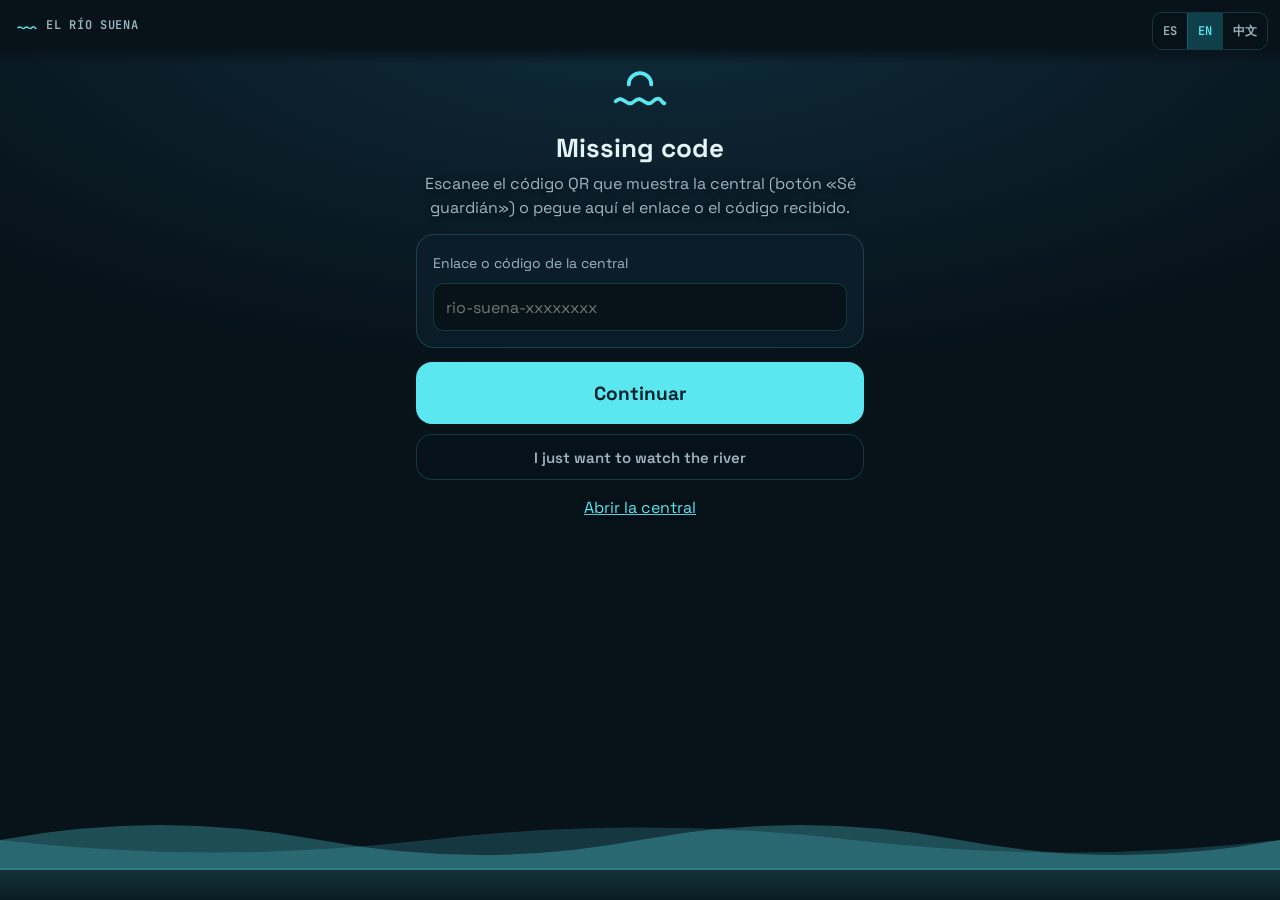
==== guardian.html @ ed5070b1 "App para celulares: instalable, recuerda la comunidad y suena con el celular bloqueado - movil.webma" ====
<!doctype html>
<html lang="es">
<head>
<meta charset="utf-8">
<meta name="viewport" content="width=device-width, initial-scale=1, viewport-fit=cover">
<title>Guardián · El Río Suena</title>
<meta name="theme-color" content="#071219">
<link rel="icon" href="icono.svg" type="image/svg+xml">
<link rel="manifest" href="movil.webmanifest">
<link rel="apple-touch-icon" href="icono-192.png">
<meta name="apple-mobile-web-app-capable" content="yes">
<meta name="apple-mobile-web-app-status-bar-style" content="black-translucent">
<meta name="apple-mobile-web-app-title" content="Río Suena">
<link rel="stylesheet" href="vendor/fuentes.css">
<link rel="stylesheet" href="vendor/maplibre-gl.css">
<style>
  :root {
    --fondo:#071219; --sup:rgba(12,31,43,.82); --borde:rgba(91,231,240,.18); --texto:#e7f4f7; --texto-2:#9db6bf;
    --acento:#5be7f0; --alerta:#ff5a4a; --aviso:#ffb547; --exito:#4fe39a; --agua:#5be7f0; --nivel:10vh;
    --f:"Space Grotesk", system-ui, sans-serif; --mono:"JetBrains Mono", monospace;
    color-scheme: dark;
  }
  * { box-sizing: border-box; }
  html, body { margin: 0; min-height: 100dvh; overflow-x: hidden; }
  body { background: radial-gradient(120% 70% at 50% 0%, #0f2c3b 0%, var(--fondo) 60%) fixed; color: var(--texto);
    font: 16px/1.5 var(--f); transition: background .4s; }
  body.vigilancia { --agua:#ffb547; --nivel:18vh; }
  body.alerta { --agua:#ff5a4a; --nivel:26vh; background: radial-gradient(120% 80% at 50% 10%, #5a1410 0%, #250605 70%) fixed; }
  body.alerta::before { content:""; position:fixed; inset:0; background:#ff5a4a; opacity:0; animation: flash 1s infinite; pointer-events:none; z-index:0; }
  body.salvo { --agua:#4fe39a; --nivel:8vh; background: radial-gradient(120% 80% at 50% 10%, #0d4a31 0%, #04180f 70%) fixed; }

  /* agua animada al fondo: sube con el riesgo */
  .agua { position: fixed; left: 0; right: 0; bottom: 0; height: var(--nivel); transition: height 1.2s cubic-bezier(.3,1.3,.5,1); z-index: 0; pointer-events: none; overflow: hidden; padding-top: 60px; margin-top: -60px; }
  .agua .olas { position: absolute; top: 0; left: 0; width: 200%; height: 60px; }
  .agua .olas svg { position: absolute; inset: 0; width: 100%; height: 100%; }
  .agua .ola1 { fill: var(--agua); opacity: .28; animation: ola 7s linear infinite; }
  .agua .ola2 { fill: var(--agua); opacity: .18; animation: ola 11s linear infinite reverse; top: 10px; }
  .agua .cuerpo { position: absolute; left: 0; right: 0; top: 58px; bottom: 0; background: linear-gradient(var(--agua), transparent 140%); opacity: .16; }

  .caja { position: relative; z-index: 1; width: 100%; max-width: 480px; margin: 0 auto; padding: 60px 16px 48px; text-align: center; }
  body::before { content: ""; position: fixed; top: 0; left: 0; right: 0; height: 64px; z-index: 2; pointer-events: none; background: linear-gradient(180deg, var(--fondo) 72%, rgba(7,18,25,0)); }
  .marca-app { position: fixed; top: 14px; left: 16px; z-index: 3; display: flex; align-items: center; gap: 8px; font: 600 12px var(--mono); color: var(--texto-2); letter-spacing: .06em; text-transform: uppercase; }
  .marca-app svg { width: 22px; height: 22px; fill: none; stroke: var(--acento); stroke-width: 2; stroke-linecap: round; }
  h1 { font-size: 26px; line-height: 1.2; margin: 6px 0 8px; overflow-wrap: anywhere; }
  p { color: var(--texto-2); margin: 0 0 14px; text-shadow: 0 1px 6px rgba(7,18,25,.9); }
  .app-extra { margin-top: 18px; padding: 14px; border: 1px solid var(--borde); border-radius: 16px; background: rgba(7,18,25,.72); -webkit-backdrop-filter: blur(6px); backdrop-filter: blur(6px); text-align: left; }
  .app-extra p { font-size: 14px; margin: 6px 0 0; }
  .app-extra a { color: var(--acento); }
  .tarjeta { position: relative; background: var(--sup); backdrop-filter: blur(8px); border: 1px solid var(--borde); border-radius: 18px; padding: 16px; margin: 14px 0; text-align: left; }
  .etiqueta { font: 600 11px var(--mono); letter-spacing: .08em; text-transform: uppercase; color: var(--texto-2); }

  /* persona */
  .persona { display: flex; gap: 14px; align-items: center; }
  .avatar { flex: none; width: 58px; height: 58px; border-radius: 50%; display: grid; place-items: center; font: 700 22px var(--f); color: #04222a;
    background: conic-gradient(from 200deg, var(--acento), #8ff3c9, var(--acento)); box-shadow: 0 0 0 4px rgba(91,231,240,.14); }
  .persona b { display: block; font-size: 19px; color: var(--texto); }
  .chip { display: inline-block; margin-top: 6px; padding: 3px 10px; border-radius: 99px; font-size: 13px; background: rgba(255,181,71,.14); color: var(--aviso); border: 1px solid rgba(255,181,71,.3); }

  /* barrios (modo vecino) */
  .barrios { display: flex; flex-wrap: wrap; gap: 8px; margin-top: 10px; }
  .barrios button { width: auto; min-height: 40px; padding: 6px 14px; border-radius: 99px; font: 600 14px var(--f); background: rgba(7,18,25,.6); color: var(--texto-2); border: 1px solid var(--borde); animation: none; }
  .barrios button[aria-pressed="true"] { background: var(--acento); color: #04222a; border-color: var(--acento); }

  /* río ahora */
  .rio { display: grid; grid-template-columns: repeat(3, 1fr); gap: 8px; margin-top: 10px; text-align: center; }
  .rio div { background: rgba(7,18,25,.5); border-radius: 12px; padding: 10px 4px; }
  .rio strong { display: block; font: 700 20px var(--mono); color: var(--texto); }
  .rio small { font-size: 11px; color: var(--texto-2); }
  .estado { position: absolute; top: 14px; right: 14px; padding: 2px 10px; border-radius: 99px; font: 700 12px var(--mono); text-transform: uppercase; }
  .estado.normal { background: rgba(79,227,154,.14); color: var(--exito); }
  .estado.vigilancia { background: rgba(255,181,71,.16); color: var(--aviso); }
  .estado.alerta { background: rgba(255,90,74,.18); color: var(--alerta); }
  .estado.sin { background: rgba(157,182,191,.12); color: var(--texto-2); }
  .fuente { margin: 10px 0 0; font-size: 12px; }

  /* mapa: por dónde viene el agua */
  .oficial { display: flex; align-items: center; gap: 8px; margin: 10px 0 0; font-size: 13px; opacity: .9; }
  .oficial i { width: 10px; height: 10px; border-radius: 50%; background: #4fe39a; flex: none; }
  .oficial[data-n="amarilla"] i { background: #ffd84a; } .oficial[data-n="naranja"] i { background: #ffb347; } .oficial[data-n="roja"] i { background: #ff5a4a; }
  .nota-vecino { font-size: 14px; opacity: .85; margin: 14px 0 0; }
  .mapa { height: 330px; margin: 10px -16px -16px; border-radius: 0 0 18px 18px; overflow: hidden; }
  .ruta { display: flex; align-items: center; gap: 6px; margin-top: 10px; font-size: 13px; color: var(--texto-2); }
  .ruta span { flex: 1; text-align: center; }
  .ruta i { flex: none; width: 22px; height: 2px; background: linear-gradient(90deg, transparent, var(--acento)); position: relative; }
  .ruta i::after { content: ""; position: absolute; right: -2px; top: -4px; border: 5px solid transparent; border-left-color: var(--acento); }
  .ruta b { display: block; font: 700 15px var(--mono); color: var(--texto); }
  .marca { display: flex; flex-direction: column; align-items: center; gap: 1px; padding: 3px 8px; border-radius: 8px; background: rgba(7,18,25,.9); border: 1px solid var(--borde); font: 11px var(--f); color: var(--texto); white-space: nowrap; transform: translateY(-50%); }
  .marca .cr { font: 600 11px var(--mono); color: var(--texto-2); }
  .marca[data-estado="alerta"] { border-color: var(--aviso); } .marca[data-estado="alerta"] .cr { color: var(--aviso); }
  .marca[data-estado="llego"] { border-color: var(--alerta); background: rgba(70,12,10,.92); } .marca[data-estado="llego"] .cr { color: #ffb3aa; }
  .marca.sensor { flex-direction: row; gap: 6px; color: var(--acento); }
  .marca.sensor.crecida .pulso { background: var(--alerta); animation-duration: .7s; }
  .marca.mio { border: 2px solid var(--acento); box-shadow: 0 0 0 4px rgba(91,231,240,.2); font-weight: 700; }
  .marca.lluvia { flex-direction: row; gap: 4px; padding: 2px 6px; background: rgba(15,44,59,.9); color: #bfe9ff; }
  .marca.lluvia .cr { color: #7cc8ff; }
  .pulso { width: 9px; height: 9px; border-radius: 50%; background: var(--acento); animation: latido 1.8s infinite; }
  .maplibregl-ctrl-attrib { font-size: 10px; }

  /* botones */
  button { width: 100%; min-height: 62px; border: 0; border-radius: 16px; font: 700 19px var(--f); cursor: pointer; background: var(--acento); color: #04222a; transition: transform .15s; }
  button:active { transform: scale(.98); }
  button:focus-visible { outline: 3px solid #fff; outline-offset: 3px; }
  button.pulso-btn { animation: pulso 1.8s infinite; }
  button.activo { background: rgba(79,227,154,.14); color: var(--exito); border: 1px solid rgba(79,227,154,.4); }
  button.ok { background: var(--exito); color: #03281a; }
  button.sec { min-height: 46px; margin-top: 10px; background: rgba(7,18,25,.72); -webkit-backdrop-filter: blur(6px); backdrop-filter: blur(6px); color: var(--texto-2); border: 1px solid var(--borde); font-size: 15px; font-weight: 600; }
  .escucha { display: flex; align-items: center; justify-content: center; gap: 10px; margin: 12px 0 0; font-size: 14px; color: var(--exito); }
  .latido { width: 10px; height: 10px; border-radius: 50%; background: var(--exito); animation: latido 1.6s infinite; }

  /* icono de onda */
  .onda { width: 60px; height: 60px; fill: none; stroke: var(--acento); stroke-width: 2; stroke-linecap: round; }
  .onda .arco { animation: sonar 2.4s ease-out infinite; transform-origin: 16px 14px; }
  body.alerta .onda { stroke: #fff; animation: sacude .5s infinite; }

  /* alerta */
  .reloj { position: relative; width: 200px; height: 200px; margin: 8px auto 4px; }
  .reloj svg { width: 100%; height: 100%; transform: rotate(-90deg); }
  .reloj circle { fill: none; stroke-width: 12; }
  .reloj .pista { stroke: rgba(255,255,255,.12); }
  .reloj .arco { stroke: #fff; stroke-linecap: round; transition: stroke-dashoffset 1s linear; }
  .reloj .cifra { position: absolute; inset: 0; display: grid; place-content: center; text-align: center; }
  .reloj .cifra strong { font: 700 42px var(--mono); color: #fff; line-height: 1; }
  .reloj .cifra span { font-size: 13px; color: #ffd2cc; margin-top: 6px; }
  .pasos { list-style: none; margin: 0; padding: 0; counter-reset: p; }
  .pasos li { counter-increment: p; display: flex; gap: 12px; align-items: flex-start; padding: 7px 0; color: var(--texto); }
  .pasos li::before { content: counter(p); flex: none; width: 28px; height: 28px; border-radius: 50%; display: grid; place-items: center; background: #fff; color: #5a1410; font: 700 14px var(--mono); }
  body.alerta .tarjeta { background: rgba(40,6,5,.78); border-color: rgba(255,90,74,.4); }
  body.alerta p { color: #ffd2cc; }

  /* a salvo */
  .visto { width: 116px; height: 116px; margin: 12px auto; display: block; }
  .visto circle { fill: rgba(79,227,154,.15); stroke: var(--exito); stroke-width: 3; }
  .visto path { fill: none; stroke: var(--exito); stroke-width: 6; stroke-linecap: round; stroke-linejoin: round; stroke-dasharray: 60; stroke-dashoffset: 60; animation: trazo .6s .2s forwards; }

  input { width: 100%; min-height: 48px; margin-top: 8px; padding: 10px 12px; border-radius: 10px; border: 1px solid var(--borde); background: #071219; color: var(--texto); font: 16px var(--f); }
  label { color: var(--texto-2); font-size: 14px; }
  a { color: var(--acento); }
  .idiomas { position: fixed; top: 12px; right: 12px; z-index: 3; display: inline-flex; border: 1px solid var(--borde); border-radius: 10px; overflow: hidden; }
  .idiomas button { width: auto; min-height: 36px; padding: 6px 10px; border-radius: 0; background: rgba(7,18,25,.75); color: var(--texto-2); font: 600 12px var(--mono); animation: none; }
  .idiomas button + button { border-left: 1px solid var(--borde); }
  .idiomas button[aria-pressed="true"] { background: #0f3f4a; color: var(--acento); }
  html:lang(zh-Hans) body { font-family: var(--f), "PingFang SC", "Microsoft YaHei", "Noto Sans CJK SC", "WenQuanYi Zen Hei", system-ui, sans-serif; }
  .entra { animation: entra .45s ease-out both; }

  @keyframes ola { to { transform: translateX(-50%); } }
  @keyframes flash { 50% { opacity: .14; } }
  @keyframes pulso { 0% { box-shadow: 0 0 0 0 rgba(91,231,240,.55); } 70% { box-shadow: 0 0 0 16px rgba(91,231,240,0); } 100% { box-shadow: 0 0 0 0 rgba(91,231,240,0); } }
  @keyframes latido { 0% { box-shadow: 0 0 0 0 rgba(79,227,154,.7); } 70% { box-shadow: 0 0 0 10px rgba(79,227,154,0); } 100% { box-shadow: 0 0 0 0 rgba(79,227,154,0); } }
  @keyframes sonar { 0% { opacity: 1; transform: scale(.8); } 100% { opacity: 0; transform: scale(1.5); } }
  @keyframes sacude { 25% { transform: rotate(-8deg); } 75% { transform: rotate(8deg); } }
  @keyframes trazo { to { stroke-dashoffset: 0; } }
  @keyframes entra { from { opacity: 0; transform: translateY(10px); } }
  @media (prefers-reduced-motion: reduce) { *, *::before { animation: none !important; transition: none !important; } .visto path { stroke-dashoffset: 0; } }
</style>
</head>
<body>
<div class="marca-app" aria-hidden="true"><svg viewBox="0 0 32 32"><path d="M3 20c4-4 6 4 10 0s6 4 10 0 5 2 6 1"/></svg>El Río Suena</div>
<div class="agua" aria-hidden="true">
  <div class="olas"><svg class="ola1" viewBox="0 0 1200 60" preserveAspectRatio="none"><path d="M0 30 Q75 0 150 30 T300 30 T450 30 T600 30 T750 30 T900 30 T1050 30 T1200 30 V60 H0Z"/></svg>
  <svg class="ola2" viewBox="0 0 1200 60" preserveAspectRatio="none"><path d="M0 30 Q100 55 200 30 T400 30 T600 30 T800 30 T1000 30 T1200 30 V60 H0Z"/></svg></div>
  <div class="cuerpo"></div>
</div>
<main class="caja">
  <svg class="onda" viewBox="0 0 32 32" aria-hidden="true"><path d="M3 22c4-4 6 4 10 0s6 4 10 0 5 2 6 1"/><path class="arco" d="M10 13a6 6 0 0 1 12 0"/></svg>
  <div id="vista"></div>
  <div class="tarjeta" id="t-mapa" hidden>
    <span class="etiqueta">Por dónde viene el agua</span>
    <div class="ruta"><span><b id="r-lluvia">–</b>Lluvia río arriba</span><i></i><span><b>La Angostura</b>punto de control</span><i></i><span><b id="r-km">–</b><em id="r-barrio" style="font-style:normal"></em></span></div>
    <div class="mapa" id="mapa" aria-label="Mapa del río Piraí: el agua baja de la cuenca alta, pasa por La Angostura y sigue hacia los barrios"></div>
  </div>
</main>
<script src="vendor/maplibre-gl.js"></script>
<script type="module">
import { PERSONAS, BARRIOS, CUENCA, SENSOR, formatoTiempo, indiceRiesgo, minutosHasta, velocidad, LAG_CUENCA_MIN } from './js/datos.js';
import { abrirCanal, limpiarTema } from './js/canal.js';
import { iniciarIdioma } from './js/idioma.js';
import { hayNube, vigiaCentral, deLectura } from './js/nube.js';
import { crearMapa } from './js/mapa.js';
import { escanear } from './js/lluvia.js';
import { cargarSenamhi, amenazaHoy, textoOficial } from './js/senamhi.js';
iniciarIdioma(document.body);
const $ = s => document.querySelector(s);
// un enlace mal copiado (p= desconocido o t= con símbolos) no debe dejar la pantalla en blanco
const GUARDADO = 'rs-guardian-q';
{
  const actual = new URLSearchParams(location.search); actual.delete('app'); actual.delete('v');
  let guardado = null; try { guardado = localStorage.getItem(GUARDADO); } catch {}
  if (![...actual.keys()].length && guardado) history.replaceState(null, '', '?' + guardado);
  else if (actual.get('t') || actual.get('modo')) { try { localStorage.setItem(GUARDADO, actual.toString()); } catch {} }
}
const q = new URLSearchParams(location.search), tema = limpiarTema(q.get('t'));
const esc = t => String(t ?? '').replace(/[&<>"]/g, c => ({ '&': '&amp;', '<': '&lt;', '>': '&gt;', '"': '&quot;' }[c]));
const deEnlace = () => q.get('n') && BARRIOS.some(x => x.id === q.get('b'))
  ? { id: q.get('p'), nombre: q.get('n').slice(0, 60), necesidad: (q.get('nec') || '').slice(0, 80), barrio: q.get('b'), cuadra: (q.get('cu') || '').slice(0, 40), guardian: (q.get('g') || 'guardián').slice(0, 60) } : null;
// modo vecino: solo mira el río y recibe la alerta general, sin estar a cargo de nadie
const vecino = q.get('modo') === 'vecino';
const base = PERSONAS.find(x => x.id === q.get('p')) || deEnlace() || PERSONAS[0];
const p = { ...base }; for (const k of ['nombre', 'necesidad', 'cuadra', 'guardian']) p[k] = esc(p[k]);
const leerBarrio = () => { try { return localStorage.getItem('rs-barrio'); } catch { return null; } };
let b = BARRIOS.find(x => x.id === (vecino ? (q.get('b') || leerBarrio()) : p.barrio)) || BARRIOS.find(x => x.id === 'eltorno');
const vista = $('#vista');
const iniciales = String(p.nombre).replace(/&\w+;/g, '').replace(/^(Doña|Don|Niños)\s+/i, '').split(/\s+/).map(w => w[0]).join('').slice(0, 2).toUpperCase() || '?';
let activo = false, sonido, reloj, rio = null, lectura = null, crecida = null, mapa = null, oficial = null;

// ---------- mapa: de la cuenca alta (lluvia) a La Angostura y río abajo hasta el barrio ----------
function iniciarMapa() {
  $('#t-mapa').hidden = false;
  if (mapa || typeof maplibregl === 'undefined') return pintarRuta();
  mapa = crearMapa($('#mapa'), { pad: { top: 30, bottom: 30, left: 20, right: 20 }, mapa: { pitch: 35, bearing: 0, cooperativeGestures: true } });
  const m = mapa.map;
  const lluvias = CUENCA.map(c => { const d = document.createElement('div'); d.className = 'marca lluvia'; d.innerHTML = `☔ <span>${c.nombre}</span> <span class="cr">–</span>`;
    return { c, d, mk: new maplibregl.Marker({ element: d }).setLngLat([c.lon, c.lat]).addTo(m) }; });
  mapa.lluvias = lluvias;
  // flechas que corren por el cauce: muestran hacia dónde va el agua
  const flujo = () => {
    if (!m.getSource('cauce') || m.getLayer('flujo')) return;
    m.addLayer({ id: 'flujo', type: 'line', source: 'cauce', layout: { 'line-cap': 'round' }, paint: { 'line-color': '#e7f4f7', 'line-width': 2.5, 'line-opacity': .85, 'line-dasharray': [0, 4, 3] } }, 'crecida');
  };
  m.on('style.load', flujo); m.on('load', flujo);
  const pasos = [[0, 4, 3], [0.5, 4, 2.5], [1, 4, 2], [1.5, 4, 1.5], [2, 4, 1], [2.5, 4, 0.5], [3, 4, 0], [0, 0.5, 3, 3.5], [0, 1, 3, 3], [0, 1.5, 3, 2.5], [0, 2, 3, 2], [0, 2.5, 3, 1.5], [0, 3, 3, 1], [0, 3.5, 3, 0.5]];
  let i = 0;
  if (!matchMedia('(prefers-reduced-motion: reduce)').matches) setInterval(() => { if (m.getLayer('flujo') && !document.hidden) m.setPaintProperty('flujo', 'line-dasharray', pasos[i = (i + 1) % pasos.length]); }, 90);
  m.once('load', encuadrar);
  pintarRuta();
}
function encuadrar() {
  if (!mapa) return;
  const lons = [...CUENCA.map(c => c.lon), SENSOR.lon, b.lon], lats = [...CUENCA.map(c => c.lat), SENSOR.lat, b.lat];
  mapa.map.fitBounds([[Math.min(...lons), Math.min(...lats)], [Math.max(...lons), Math.max(...lats)]], { padding: { top: 40, bottom: 30, left: 30, right: 30 }, duration: 1200 });
}
function pintarRuta() {
  const llueve = lectura?.puntos?.length ? Math.max(...lectura.puntos.map(x => Number(x.ll24) || 0)) : null;
  $('#r-lluvia').textContent = llueve == null ? '–' : `${llueve.toFixed(1)} mm`;
  $('#r-km').textContent = `${b.km} km`;
  $('#r-barrio').textContent = b.nombre;
  if (!mapa) return;
  document.querySelectorAll('.marca.barrio').forEach(d => d.classList.toggle('mio', d.querySelector('b')?.textContent === b.nombre));
  mapa.lluvias?.forEach(({ c, d }) => { const pt = lectura?.puntos?.find(x => x.nombre === c.nombre); d.querySelector('.cr').textContent = pt ? `${Number(pt.ll24).toFixed(1)} mm` : '–'; });
  if (!crecida) BARRIOS.forEach(x => mapa.barrio(x.id, x.id === b.id ? `${formatoTiempo(LAG_CUENCA_MIN + minutosHasta(x))} si crece` : 'sin alerta', 'tranquilo'));
}

// ---------- río ahora (vigía central: la PC del equipo sube una lectura cada 10 min) ----------
function tarjetaRio() {
  if (!rio) return `<div class="tarjeta entra" id="rio"><span class="etiqueta">El río ahora</span><span class="estado sin">sin datos</span>
    <p class="fuente">Esperando la lectura del vigía central…</p>${lineaOficial()}</div>`;
  return `<div class="tarjeta entra" id="rio"><span class="etiqueta">El río ahora</span><span class="estado ${rio.estado}">${rio.estado}</span>
    <div class="rio"><div><strong>${rio.caudal}</strong><small>m³/s caudal</small></div><div><strong>${rio.ll24}</strong><small>mm lluvia 24 h</small></div><div><strong>${rio.indice}</strong><small>riesgo /100</small></div></div>
    <p class="fuente">${rio.central ? `Vigía central · hace ${rio.minutos} min` : 'Datos abiertos de la cuenca alta · Open-Meteo y GloFAS'}</p>${lineaOficial()}</div>`;
}
function lineaOficial() {
  return oficial ? `<p class="oficial" data-n="${oficial.nivel}"><i></i><span>${esc(textoOficial(oficial))}</span></p>` : '';
}
async function leerRio() {
  oficial = amenazaHoy(await cargarSenamhi('datos/senamhi.json')) || oficial;
  try {
    // primero la PC del equipo (vigía central); si no hay lectura fresca, el celular consulta los datos abiertos
    let l = null, central = false;
    if (hayNube()) { try { l = deLectura(await vigiaCentral.ultima()); central = !!l; } catch {} }
    if (!l) { const e = await escanear(); if (e.vivo) l = { ...e, caudal: e.caudal ?? e.caudalPico }; }
    if (l) {
      lectura = l;
      const r = indiceRiesgo({ ll6: l.ll6, ll24: l.ll24, prox6: l.prox6, caudal: l.caudal, oficial: oficial?.nivel });
      rio = { estado: r.estado, indice: Math.round(r.r * 100), caudal: Number(l.caudal || 0).toFixed(1), ll24: Number(l.ll24).toFixed(1), minutos: l.minutos, central };
      if (!document.body.classList.contains('alerta') && !document.body.classList.contains('salvo')) document.body.className = r.estado === 'normal' ? '' : 'vigilancia';
    }
  } catch {}
  const t = $('#rio'); if (t) t.outerHTML = tarjetaRio().replace(' entra', '');
  pintarRuta();
}

// ---------- espera ----------
function botonAvisos() {
  return `<button id="activar" class="${activo ? 'activo' : 'pulso-btn'}">${activo ? 'Avisos activados ✓' : 'Activar avisos'}</button>
    ${activo ? `<div class="escucha"><span class="latido"></span><span>Escuchando al río</span></div><button class="sec" id="probar">Probar sonido</button>`
             : `<p style="margin-top:12px">Deja esta pantalla abierta. Si el río suena, este celular va a sonar y vibrar.</p>`}`;
}
function esperar() {
  document.body.className = rio && rio.estado !== 'normal' ? 'vigilancia' : '';
  const cabeza = vecino
    ? `<h1 class="entra">El río y tu barrio</h1>
       <div class="tarjeta entra"><span class="etiqueta">Tu barrio</span><div class="barrios">${BARRIOS.map(x => `<button data-b="${x.id}" aria-pressed="${x.id === b.id}">${x.nombre}</button>`).join('')}</div></div>`
    : `<h1 class="entra">Eres guardián de ${p.nombre}</h1>
       <div class="tarjeta entra"><div class="persona"><div class="avatar" aria-hidden="true">${iniciales}</div>
       <div><b>${p.nombre}</b><span>${b.nombre} · ${p.cuadra}</span><br><span class="chip">${p.necesidad}</span></div></div></div>`;
  const pie = vecino
    ? `${tema ? '' : '<p class="nota-vecino">Para que este celular suene con la alerta de tu comunidad, escanea el código QR de tu junta vecinal.</p>'}<button class="sec" id="ser-guardian">Quiero ser guardián de alguien</button>`
    : `<button class="sec" id="solo-ver">Solo quiero ver el río</button>`;
  vista.innerHTML = `${cabeza}${tarjetaRio()}<div class="entra">${botonAvisos()}${pie}${extrasApp()}</div>`;
  $('#activar').onclick = async () => {
    activo = true;
    // un solo AudioContext: el navegador limita cuántos puede haber abiertos
    try { sonido ??= new (window.AudioContext || window.webkitAudioContext)(); sonido.resume(); } catch {}
    try { if ('Notification' in window && Notification.permission === 'default') Notification.requestPermission(); } catch {}
    despertar(); navigator.vibrate?.(80);
    esperar();
  };
  $('#probar')?.addEventListener('click', () => { sirena(1); navigator.vibrate?.([200, 100, 200]); });
  $('#solo-ver')?.addEventListener('click', () => { const u = new URL(location.href); u.searchParams.set('modo', 'vecino'); u.searchParams.set('b', b.id); u.searchParams.delete('p'); location.href = u; });
  $('#ser-guardian')?.addEventListener('click', () => { const u = new URL(location.href); u.searchParams.delete('modo'); u.searchParams.delete('b'); location.href = u; });
  document.querySelectorAll('.barrios button').forEach(x => x.onclick = () => {
    b = BARRIOS.find(y => y.id === x.dataset.b); try { localStorage.setItem('rs-barrio', b.id); } catch {}
    document.querySelectorAll('.barrios button').forEach(y => y.setAttribute('aria-pressed', String(y === x)));
    pintarRuta(); encuadrar();
  });
  iniciarMapa();
}
// ---------- app en el celular: instalar y sonar con la pantalla bloqueada ----------
let pedirInstalar = null;
const instalada = () => matchMedia('(display-mode: standalone)').matches || navigator.standalone === true;
const esIOS = /iPhone|iPad|iPod/.test(navigator.userAgent);
addEventListener('beforeinstallprompt', e => { e.preventDefault(); pedirInstalar = e; const x = $('#instalar'); if (x) x.hidden = false; });
addEventListener('appinstalled', () => { pedirInstalar = null; const x = $('#instalar'); if (x) x.hidden = true; });
function extrasApp() {
  const ntfy = tema ? `<button class="sec" id="ntfy">Que suene con el celular bloqueado</button>
    <p>Usa la app gratuita ntfy: el aviso llega aunque la pantalla esté apagada.
    ${esIOS ? '<a href="https://apps.apple.com/app/ntfy/id1625396347" target="_blank" rel="noopener">Bajar ntfy</a>' : '<a href="https://play.google.com/store/apps/details?id=io.heckel.ntfy" target="_blank" rel="noopener">Bajar ntfy</a>'}
    · tema <b>${esc(tema)}</b></p>` : '';
  const inst = instalada() ? '' : `<button class="sec" id="instalar" ${pedirInstalar ? '' : 'hidden'}>Instalar como app</button>
    ${esIOS ? '<p>Para instalarla: botón Compartir y luego «Agregar a inicio».</p>' : ''}`;
  return ntfy || inst.trim() ? `<div class="app-extra">${inst}${ntfy}</div>` : '';
}
document.addEventListener('click', async e => {
  if (e.target.closest('#instalar') && pedirInstalar) { pedirInstalar.prompt(); await pedirInstalar.userChoice.catch(() => {}); pedirInstalar = null; e.target.closest('#instalar').hidden = true; }
  if (e.target.closest('#ntfy')) location.href = `ntfy://ntfy.sh/${tema}`;
});
if ('serviceWorker' in navigator && location.protocol !== 'file:') navigator.serviceWorker.register('sw.js').catch(() => {});

// la pantalla no se apaga mientras espera; al volver a la pestaña el navegador suelta el bloqueo
async function despertar() { try { await navigator.wakeLock?.request('screen'); } catch {} }
document.addEventListener('visibilitychange', () => { if (activo && document.visibilityState === 'visible') despertar(); });

function sirena(seg = 3) {
  if (!sonido || sonido.state === 'closed') return;
  sonido.resume?.();
  const o = sonido.createOscillator(), g = sonido.createGain(), t = sonido.currentTime;
  o.type = 'sawtooth'; g.gain.value = 0.15; o.connect(g).connect(sonido.destination);
  for (let i = 0; i < seg * 2; i++) { o.frequency.setValueAtTime(700, t + i * 0.5); o.frequency.linearRampToValueAtTime(1100, t + i * 0.5 + 0.25); }
  o.start(t); o.stop(t + seg); o.onended = () => { o.disconnect(); g.disconnect(); };
}

// ---------- alerta: la crecida avanza en el mapa desde La Angostura ----------
function avanzarCrecida() {
  if (!crecida || !mapa) return;
  const min = (Date.now() - crecida.t0) / 6e4 + crecida.sim - crecida.lag; // minutos desde que el frente pasó La Angostura
  const km = Math.max(0, min / 60 * velocidad(crecida.i));
  mapa.crecida(km); mapa.sensor(min >= 0 ? 'crecida' : '');
  BARRIOS.forEach(x => {
    const falta = Math.round(minutosHasta(x, crecida.i, crecida.lag) - crecida.sim - (Date.now() - crecida.t0) / 6e4);
    mapa.barrio(x.id, falta <= 0 ? 'llegó el agua' : formatoTiempo(falta), falta <= 0 ? 'llego' : 'alerta');
  });
}
function alerta({ min, titulo, ayuda }) {
  document.body.className = 'alerta'; navigator.vibrate?.([600, 200, 600, 200, 600]); sirena();
  const total = Math.max(0, Number(min) || 0) * 60, fin = Date.now() + total * 1000, L = 2 * Math.PI * 87;
  vista.innerHTML = `<h1>${titulo}</h1>${ayuda}
    <div class="reloj" role="timer" aria-live="off"><svg viewBox="0 0 200 200"><circle class="pista" cx="100" cy="100" r="87"/><circle class="arco" id="arco" cx="100" cy="100" r="87" stroke-dasharray="${L}" stroke-dashoffset="0"/></svg>
      <div class="cifra"><strong id="cuenta">${formatoTiempo(Number(min))}</strong><span>El agua llega en</span></div></div>
    ${vecino
      ? `<div class="tarjeta"><ol class="pasos"><li>Avisa a tu familia y vecinos</li><li>Sube a la loma de la plaza principal</li><li>Ayuda a quien no pueda caminar</li></ol></div>`
      : `<div class="tarjeta"><ol class="pasos"><li>Ve ahora a su casa</li><li>Llévala a la loma de la plaza principal</li><li>Cuando esté a salvo, toca el botón verde</li></ol></div>
         <button class="ok" id="ok">Ya la ayudé ✓</button>`}`;
  clearInterval(reloj);
  const tic = () => {
    const s = Math.max(0, Math.round((fin - Date.now()) / 1000)), c = $('#cuenta'), a = $('#arco');
    if (!c) return clearInterval(reloj);
    c.textContent = s <= 0 ? formatoTiempo(0) : `${Math.floor(s / 60)}:${String(s % 60).padStart(2, '0')}`;
    if (a && total) a.style.strokeDashoffset = String(L * (1 - s / total));
    avanzarCrecida();
    if (s <= 0 && !crecida) clearInterval(reloj);
  };
  tic(); reloj = setInterval(tic, 1000);
  iniciarMapa();
  if (mapa) mapa.tramo(b);
  $('#ok')?.addEventListener('click', () => {
    // la pantalla responde al instante; el envío por internet sigue en segundo plano
    canal.enviar({ tipo: 'ok', id: p.id }, { titulo: `${p.nombre}: a salvo`, texto: `Confirmado por ${p.guardian}` });
    salvo(`${p.nombre} está a salvo. La central ya lo sabe.`, '¡Gracias!');
  });
}
function alertaGuardian(m) {
  // acuse silencioso: la central ve que el celular sonó, antes del «a salvo»
  canal.enviar({ tipo: 'recibido', id: p.id }, { titulo: `${p.nombre}: aviso recibido`, texto: `Celular de ${p.guardian}`, prioridad: 1 });
  try { if ('Notification' in window && Notification.permission === 'granted') new Notification(`Crecida: ayuda a ${p.nombre}`, { body: `El agua llega en ${formatoTiempo(Number(m.min))}` }); } catch {}
  // sin aviso general (central vieja): el frente se estima desde los minutos que faltan a su barrio
  crecida ??= { i: 1, lag: 0, sim: Math.max(0, minutosHasta(b) - Number(m.min)), t0: Date.now() };
  alerta({ min: m.min, titulo: '¡El río suena!', ayuda: `<p>Ayuda a <b>${p.nombre}</b> (${p.necesidad})<br>${b.nombre}, ${p.cuadra}</p>` });
}
function alertaVecino() {
  const min = Math.max(0, Math.round(minutosHasta(b, crecida.i, crecida.lag) - crecida.sim));
  try { if ('Notification' in window && Notification.permission === 'granted') new Notification('Crecida del Piraí', { body: `El agua llega a ${b.nombre} en ${formatoTiempo(min)}` }); } catch {}
  alerta({ min, titulo: '¡El río suena!', ayuda: `<p>El agua viene río abajo hacia <b>${b.nombre}</b></p>` });
}
function salvo(texto, titulo = `${p.nombre} está a salvo`) {
  clearInterval(reloj); navigator.vibrate?.(0); document.body.className = 'salvo';
  vista.innerHTML = `<svg class="visto" viewBox="0 0 120 120" aria-hidden="true"><circle cx="60" cy="60" r="54"/><path d="M38 62l15 15 30-32"/></svg>
    <h1>${titulo}</h1><p>${texto}</p>`;
}
const canal = !tema ? null : abrirCanal(tema, m => {
  if (m.tipo === 'crecida') {
    crecida = { i: Number(m.i) || 1, lag: Number(m.lag) || 0, sim: Number(m.sim) || 0, t0: Date.now() };
    if (vecino && !document.body.classList.contains('alerta')) alertaVecino();
  }
  if (vecino) return;
  if (m.tipo === 'alerta' && m.id === p.id) alertaGuardian(m);
  if (m.tipo === 'ok' && m.id === p.id && document.body.classList.contains('alerta')) salvo('Confirmado desde la central.');
});
function sinCodigo() {
  vista.innerHTML = `<h1>Falta el código</h1><p>Escanee el código QR que muestra la central (botón «Sé guardián») o pegue aquí el enlace o el código recibido.</p>
    <div class="tarjeta"><label for="codigo">Enlace o código de la central</label><input id="codigo" autocomplete="off" placeholder="rio-suena-xxxxxxxx"></div>
    <button id="entrar">Continuar</button><button class="sec" id="solo-mirar">Solo quiero ver el río</button><p style="margin-top:16px"><a href="./">Abrir la central</a></p>`;
  $('#solo-mirar').onclick = () => { location.search = '?modo=vecino'; };
  const ir = () => {
    const v = $('#codigo').value.trim(); if (!v) return;
    try { const u = new URL(v); if (u.searchParams.get('t')) { location.search = u.search; return; } } catch {}
    const t = limpiarTema(v); if (t) location.search = `?t=${t}&p=${PERSONAS[0].id}`;
  };
  $('#entrar').onclick = ir;
  $('#codigo').onkeydown = e => { if (e.key === 'Enter') ir(); };
}
if (!tema && !vecino) sinCodigo(); else { esperar(); leerRio(); setInterval(leerRio, 120000); }
</script>
</body>
</html>
---- vendor/fuentes.css ----
@font-face{font-family:'Space Grotesk';font-style:normal;font-weight:400;font-display:swap;src:url(fuentes/space-grotesk-latin-400-normal.woff2) format('woff2')}
@font-face{font-family:'Space Grotesk';font-style:normal;font-weight:500;font-display:swap;src:url(fuentes/space-grotesk-latin-500-normal.woff2) format('woff2')}
@font-face{font-family:'Space Grotesk';font-style:normal;font-weight:600;font-display:swap;src:url(fuentes/space-grotesk-latin-600-normal.woff2) format('woff2')}
@font-face{font-family:'Space Grotesk';font-style:normal;font-weight:700;font-display:swap;src:url(fuentes/space-grotesk-latin-700-normal.woff2) format('woff2')}
@font-face{font-family:'JetBrains Mono';font-style:normal;font-weight:400;font-display:swap;src:url(fuentes/jetbrains-mono-latin-400-normal.woff2) format('woff2')}
@font-face{font-family:'JetBrains Mono';font-style:normal;font-weight:600;font-display:swap;src:url(fuentes/jetbrains-mono-latin-600-normal.woff2) format('woff2')}
---- vendor/maplibre-gl.css ----
.maplibregl-map{font:12px/20px Helvetica Neue,Arial,Helvetica,sans-serif;overflow:hidden;position:relative;-webkit-tap-highlight-color:rgb(0 0 0/0)}.maplibregl-canvas{left:0;position:absolute;top:0}.maplibregl-map:fullscreen{height:100%;width:100%}.maplibregl-ctrl-group button.maplibregl-ctrl-compass{touch-action:none}.maplibregl-canvas-container.maplibregl-interactive,.maplibregl-ctrl-group button.maplibregl-ctrl-compass{cursor:grab;-webkit-user-select:none;-moz-user-select:none;user-select:none}.maplibregl-canvas-container.maplibregl-interactive.maplibregl-track-pointer{cursor:pointer}.maplibregl-canvas-container.maplibregl-interactive:active,.maplibregl-ctrl-group button.maplibregl-ctrl-compass:active{cursor:grabbing}.maplibregl-canvas-container.maplibregl-touch-zoom-rotate,.maplibregl-canvas-container.maplibregl-touch-zoom-rotate .maplibregl-canvas{touch-action:pan-x pan-y}.maplibregl-canvas-container.maplibregl-touch-drag-pan,.maplibregl-canvas-container.maplibregl-touch-drag-pan .maplibregl-canvas{touch-action:pinch-zoom}.maplibregl-canvas-container.maplibregl-touch-zoom-rotate.maplibregl-touch-drag-pan,.maplibregl-canvas-container.maplibregl-touch-zoom-rotate.maplibregl-touch-drag-pan .maplibregl-canvas{touch-action:none}.maplibregl-canvas-container.maplibregl-touch-drag-pan.maplibregl-cooperative-gestures,.maplibregl-canvas-container.maplibregl-touch-drag-pan.maplibregl-cooperative-gestures .maplibregl-canvas{touch-action:pan-x pan-y}.maplibregl-ctrl-bottom-left,.maplibregl-ctrl-bottom-right,.maplibregl-ctrl-top-left,.maplibregl-ctrl-top-right{pointer-events:none;position:absolute;z-index:2}.maplibregl-ctrl-top-left{left:0;top:0}.maplibregl-ctrl-top-right{right:0;top:0}.maplibregl-ctrl-bottom-left{bottom:0;left:0}.maplibregl-ctrl-bottom-right{bottom:0;right:0}.maplibregl-ctrl{clear:both;pointer-events:auto;transform:translate(0)}.maplibregl-ctrl-top-left .maplibregl-ctrl{float:left;margin:10px 0 0 10px}.maplibregl-ctrl-top-right .maplibregl-ctrl{float:right;margin:10px 10px 0 0}.maplibregl-ctrl-bottom-left .maplibregl-ctrl{float:left;margin:0 0 10px 10px}.maplibregl-ctrl-bottom-right .maplibregl-ctrl{float:right;margin:0 10px 10px 0}.maplibregl-ctrl-group{background:#fff;border-radius:4px}.maplibregl-ctrl-group:not(:empty){box-shadow:0 0 0 2px rgba(0,0,0,.1)}@media (forced-colors:active){.maplibregl-ctrl-group:not(:empty){box-shadow:0 0 0 2px ButtonText}}.maplibregl-ctrl-group button{background-color:transparent;border:0;box-sizing:border-box;cursor:pointer;display:block;height:29px;outline:none;padding:0;width:29px}.maplibregl-ctrl-group button+button{border-top:1px solid #ddd}.maplibregl-ctrl button .maplibregl-ctrl-icon{background-position:50%;background-repeat:no-repeat;display:block;height:100%;width:100%}@media (forced-colors:active){.maplibregl-ctrl-icon{background-color:transparent}.maplibregl-ctrl-group button+button{border-top:1px solid ButtonText}}.maplibregl-ctrl button::-moz-focus-inner{border:0;padding:0}.maplibregl-ctrl-attrib-button:focus,.maplibregl-ctrl-group button:focus{box-shadow:0 0 2px 2px #0096ff}.maplibregl-ctrl button:disabled{cursor:not-allowed}.maplibregl-ctrl button:disabled .maplibregl-ctrl-icon{opacity:.25}.maplibregl-ctrl button:not(:disabled):hover{background-color:rgb(0 0 0/5%)}.maplibregl-ctrl-group button:focus:focus-visible{box-shadow:0 0 2px 2px #0096ff}.maplibregl-ctrl-group button:focus:not(:focus-visible){box-shadow:none}.maplibregl-ctrl-group button:focus:first-child{border-radius:4px 4px 0 0}.maplibregl-ctrl-group button:focus:last-child{border-radius:0 0 4px 4px}.maplibregl-ctrl-group button:focus:only-child{border-radius:inherit}.maplibregl-ctrl button.maplibregl-ctrl-zoom-out .maplibregl-ctrl-icon{background-image:url("data:image/svg+xml;charset=utf-8,%3Csvg xmlns='http://www.w3.org/2000/svg' width='29' height='29' fill='%23333' viewBox='0 0 29 29'%3E%3Cpath d='M10 13c-.75 0-1.5.75-1.5 1.5S9.25 16 10 16h9c.75 0 1.5-.75 1.5-1.5S19.75 13 19 13z'/%3E%3C/svg%3E")}.maplibregl-ctrl button.maplibregl-ctrl-zoom-in .maplibregl-ctrl-icon{background-image:url("data:image/svg+xml;charset=utf-8,%3Csvg xmlns='http://www.w3.org/2000/svg' width='29' height='29' fill='%23333' viewBox='0 0 29 29'%3E%3Cpath d='M14.5 8.5c-.75 0-1.5.75-1.5 1.5v3h-3c-.75 0-1.5.75-1.5 1.5S9.25 16 10 16h3v3c0 .75.75 1.5 1.5 1.5S16 19.75 16 19v-3h3c.75 0 1.5-.75 1.5-1.5S19.75 13 19 13h-3v-3c0-.75-.75-1.5-1.5-1.5'/%3E%3C/svg%3E")}@media (forced-colors:active){.maplibregl-ctrl button.maplibregl-ctrl-zoom-out .maplibregl-ctrl-icon{background-image:url("data:image/svg+xml;charset=utf-8,%3Csvg xmlns='http://www.w3.org/2000/svg' width='29' height='29' fill='%23fff' viewBox='0 0 29 29'%3E%3Cpath d='M10 13c-.75 0-1.5.75-1.5 1.5S9.25 16 10 16h9c.75 0 1.5-.75 1.5-1.5S19.75 13 19 13z'/%3E%3C/svg%3E")}.maplibregl-ctrl button.maplibregl-ctrl-zoom-in .maplibregl-ctrl-icon{background-image:url("data:image/svg+xml;charset=utf-8,%3Csvg xmlns='http://www.w3.org/2000/svg' width='29' height='29' fill='%23fff' viewBox='0 0 29 29'%3E%3Cpath d='M14.5 8.5c-.75 0-1.5.75-1.5 1.5v3h-3c-.75 0-1.5.75-1.5 1.5S9.25 16 10 16h3v3c0 .75.75 1.5 1.5 1.5S16 19.75 16 19v-3h3c.75 0 1.5-.75 1.5-1.5S19.75 13 19 13h-3v-3c0-.75-.75-1.5-1.5-1.5'/%3E%3C/svg%3E")}}@media (forced-colors:active) and (prefers-color-scheme:light){.maplibregl-ctrl button.maplibregl-ctrl-zoom-out .maplibregl-ctrl-icon{background-image:url("data:image/svg+xml;charset=utf-8,%3Csvg xmlns='http://www.w3.org/2000/svg' width='29' height='29' viewBox='0 0 29 29'%3E%3Cpath d='M10 13c-.75 0-1.5.75-1.5 1.5S9.25 16 10 16h9c.75 0 1.5-.75 1.5-1.5S19.75 13 19 13z'/%3E%3C/svg%3E")}.maplibregl-ctrl button.maplibregl-ctrl-zoom-in .maplibregl-ctrl-icon{background-image:url("data:image/svg+xml;charset=utf-8,%3Csvg xmlns='http://www.w3.org/2000/svg' width='29' height='29' viewBox='0 0 29 29'%3E%3Cpath d='M14.5 8.5c-.75 0-1.5.75-1.5 1.5v3h-3c-.75 0-1.5.75-1.5 1.5S9.25 16 10 16h3v3c0 .75.75 1.5 1.5 1.5S16 19.75 16 19v-3h3c.75 0 1.5-.75 1.5-1.5S19.75 13 19 13h-3v-3c0-.75-.75-1.5-1.5-1.5'/%3E%3C/svg%3E")}}.maplibregl-ctrl button.maplibregl-ctrl-fullscreen .maplibregl-ctrl-icon{background-image:url("data:image/svg+xml;charset=utf-8,%3Csvg xmlns='http://www.w3.org/2000/svg' width='29' height='29' fill='%23333' viewBox='0 0 29 29'%3E%3Cpath d='M24 16v5.5c0 1.75-.75 2.5-2.5 2.5H16v-1l3-1.5-4-5.5 1-1 5.5 4 1.5-3zM6 16l1.5 3 5.5-4 1 1-4 5.5 3 1.5v1H7.5C5.75 24 5 23.25 5 21.5V16zm7-11v1l-3 1.5 4 5.5-1 1-5.5-4L6 13H5V7.5C5 5.75 5.75 5 7.5 5zm11 2.5c0-1.75-.75-2.5-2.5-2.5H16v1l3 1.5-4 5.5 1 1 5.5-4 1.5 3h1z'/%3E%3C/svg%3E")}.maplibregl-ctrl button.maplibregl-ctrl-shrink .maplibregl-ctrl-icon{background-image:url("data:image/svg+xml;charset=utf-8,%3Csvg xmlns='http://www.w3.org/2000/svg' width='29' height='29' viewBox='0 0 29 29'%3E%3Cpath d='M18.5 16c-1.75 0-2.5.75-2.5 2.5V24h1l1.5-3 5.5 4 1-1-4-5.5 3-1.5v-1zM13 18.5c0-1.75-.75-2.5-2.5-2.5H5v1l3 1.5L4 24l1 1 5.5-4 1.5 3h1zm3-8c0 1.75.75 2.5 2.5 2.5H24v-1l-3-1.5L25 5l-1-1-5.5 4L17 5h-1zM10.5 13c1.75 0 2.5-.75 2.5-2.5V5h-1l-1.5 3L5 4 4 5l4 5.5L5 12v1z'/%3E%3C/svg%3E")}@media (forced-colors:active){.maplibregl-ctrl button.maplibregl-ctrl-fullscreen .maplibregl-ctrl-icon{background-image:url("data:image/svg+xml;charset=utf-8,%3Csvg xmlns='http://www.w3.org/2000/svg' width='29' height='29' fill='%23fff' viewBox='0 0 29 29'%3E%3Cpath d='M24 16v5.5c0 1.75-.75 2.5-2.5 2.5H16v-1l3-1.5-4-5.5 1-1 5.5 4 1.5-3zM6 16l1.5 3 5.5-4 1 1-4 5.5 3 1.5v1H7.5C5.75 24 5 23.25 5 21.5V16zm7-11v1l-3 1.5 4 5.5-1 1-5.5-4L6 13H5V7.5C5 5.75 5.75 5 7.5 5zm11 2.5c0-1.75-.75-2.5-2.5-2.5H16v1l3 1.5-4 5.5 1 1 5.5-4 1.5 3h1z'/%3E%3C/svg%3E")}.maplibregl-ctrl button.maplibregl-ctrl-shrink .maplibregl-ctrl-icon{background-image:url("data:image/svg+xml;charset=utf-8,%3Csvg xmlns='http://www.w3.org/2000/svg' width='29' height='29' fill='%23fff' viewBox='0 0 29 29'%3E%3Cpath d='M18.5 16c-1.75 0-2.5.75-2.5 2.5V24h1l1.5-3 5.5 4 1-1-4-5.5 3-1.5v-1zM13 18.5c0-1.75-.75-2.5-2.5-2.5H5v1l3 1.5L4 24l1 1 5.5-4 1.5 3h1zm3-8c0 1.75.75 2.5 2.5 2.5H24v-1l-3-1.5L25 5l-1-1-5.5 4L17 5h-1zM10.5 13c1.75 0 2.5-.75 2.5-2.5V5h-1l-1.5 3L5 4 4 5l4 5.5L5 12v1z'/%3E%3C/svg%3E")}}@media (forced-colors:active) and (prefers-color-scheme:light){.maplibregl-ctrl button.maplibregl-ctrl-fullscreen .maplibregl-ctrl-icon{background-image:url("data:image/svg+xml;charset=utf-8,%3Csvg xmlns='http://www.w3.org/2000/svg' width='29' height='29' viewBox='0 0 29 29'%3E%3Cpath d='M24 16v5.5c0 1.75-.75 2.5-2.5 2.5H16v-1l3-1.5-4-5.5 1-1 5.5 4 1.5-3zM6 16l1.5 3 5.5-4 1 1-4 5.5 3 1.5v1H7.5C5.75 24 5 23.25 5 21.5V16zm7-11v1l-3 1.5 4 5.5-1 1-5.5-4L6 13H5V7.5C5 5.75 5.75 5 7.5 5zm11 2.5c0-1.75-.75-2.5-2.5-2.5H16v1l3 1.5-4 5.5 1 1 5.5-4 1.5 3h1z'/%3E%3C/svg%3E")}.maplibregl-ctrl button.maplibregl-ctrl-shrink .maplibregl-ctrl-icon{background-image:url("data:image/svg+xml;charset=utf-8,%3Csvg xmlns='http://www.w3.org/2000/svg' width='29' height='29' viewBox='0 0 29 29'%3E%3Cpath d='M18.5 16c-1.75 0-2.5.75-2.5 2.5V24h1l1.5-3 5.5 4 1-1-4-5.5 3-1.5v-1zM13 18.5c0-1.75-.75-2.5-2.5-2.5H5v1l3 1.5L4 24l1 1 5.5-4 1.5 3h1zm3-8c0 1.75.75 2.5 2.5 2.5H24v-1l-3-1.5L25 5l-1-1-5.5 4L17 5h-1zM10.5 13c1.75 0 2.5-.75 2.5-2.5V5h-1l-1.5 3L5 4 4 5l4 5.5L5 12v1z'/%3E%3C/svg%3E")}}.maplibregl-ctrl button.maplibregl-ctrl-compass .maplibregl-ctrl-icon{background-image:url("data:image/svg+xml;charset=utf-8,%3Csvg xmlns='http://www.w3.org/2000/svg' width='29' height='29' fill='%23333' viewBox='0 0 29 29'%3E%3Cpath d='m10.5 14 4-8 4 8z'/%3E%3Cpath fill='%23ccc' d='m10.5 16 4 8 4-8z'/%3E%3C/svg%3E")}@media (forced-colors:active){.maplibregl-ctrl button.maplibregl-ctrl-compass .maplibregl-ctrl-icon{background-image:url("data:image/svg+xml;charset=utf-8,%3Csvg xmlns='http://www.w3.org/2000/svg' width='29' height='29' fill='%23fff' viewBox='0 0 29 29'%3E%3Cpath d='m10.5 14 4-8 4 8z'/%3E%3Cpath fill='%23ccc' d='m10.5 16 4 8 4-8z'/%3E%3C/svg%3E")}}@media (forced-colors:active) and (prefers-color-scheme:light){.maplibregl-ctrl button.maplibregl-ctrl-compass .maplibregl-ctrl-icon{background-image:url("data:image/svg+xml;charset=utf-8,%3Csvg xmlns='http://www.w3.org/2000/svg' width='29' height='29' viewBox='0 0 29 29'%3E%3Cpath d='m10.5 14 4-8 4 8z'/%3E%3Cpath fill='%23ccc' d='m10.5 16 4 8 4-8z'/%3E%3C/svg%3E")}}.maplibregl-ctrl button.maplibregl-ctrl-terrain .maplibregl-ctrl-icon{background-image:url("data:image/svg+xml;charset=utf-8,%3Csvg xmlns='http://www.w3.org/2000/svg' width='22' height='22' fill='%23333' viewBox='0 0 22 22'%3E%3Cpath d='m1.754 13.406 4.453-4.851 3.09 3.09 3.281 3.277.969-.969-3.309-3.312 3.844-4.121 6.148 6.886h1.082v-.855l-7.207-8.07-4.84 5.187L6.169 6.57l-5.48 5.965v.871ZM.688 16.844h20.625v1.375H.688Zm0 0'/%3E%3C/svg%3E")}.maplibregl-ctrl button.maplibregl-ctrl-terrain-enabled .maplibregl-ctrl-icon{background-image:url("data:image/svg+xml;charset=utf-8,%3Csvg xmlns='http://www.w3.org/2000/svg' width='22' height='22' fill='%2333b5e5' viewBox='0 0 22 22'%3E%3Cpath d='m1.754 13.406 4.453-4.851 3.09 3.09 3.281 3.277.969-.969-3.309-3.312 3.844-4.121 6.148 6.886h1.082v-.855l-7.207-8.07-4.84 5.187L6.169 6.57l-5.48 5.965v.871ZM.688 16.844h20.625v1.375H.688Zm0 0'/%3E%3C/svg%3E")}.maplibregl-ctrl button.maplibregl-ctrl-geolocate .maplibregl-ctrl-icon{background-image:url("data:image/svg+xml;charset=utf-8,%3Csvg xmlns='http://www.w3.org/2000/svg' width='29' height='29' fill='%23333' viewBox='0 0 20 20'%3E%3Cpath d='M10 4C9 4 9 5 9 5v.1A5 5 0 0 0 5.1 9H5s-1 0-1 1 1 1 1 1h.1A5 5 0 0 0 9 14.9v.1s0 1 1 1 1-1 1-1v-.1a5 5 0 0 0 3.9-3.9h.1s1 0 1-1-1-1-1-1h-.1A5 5 0 0 0 11 5.1V5s0-1-1-1m0 2.5a3.5 3.5 0 1 1 0 7 3.5 3.5 0 1 1 0-7'/%3E%3Ccircle cx='10' cy='10' r='2'/%3E%3C/svg%3E")}.maplibregl-ctrl button.maplibregl-ctrl-geolocate:disabled .maplibregl-ctrl-icon{background-image:url("data:image/svg+xml;charset=utf-8,%3Csvg xmlns='http://www.w3.org/2000/svg' width='29' height='29' fill='%23aaa' viewBox='0 0 20 20'%3E%3Cpath d='M10 4C9 4 9 5 9 5v.1A5 5 0 0 0 5.1 9H5s-1 0-1 1 1 1 1 1h.1A5 5 0 0 0 9 14.9v.1s0 1 1 1 1-1 1-1v-.1a5 5 0 0 0 3.9-3.9h.1s1 0 1-1-1-1-1-1h-.1A5 5 0 0 0 11 5.1V5s0-1-1-1m0 2.5a3.5 3.5 0 1 1 0 7 3.5 3.5 0 1 1 0-7'/%3E%3Ccircle cx='10' cy='10' r='2'/%3E%3Cpath fill='red' d='m14 5 1 1-9 9-1-1z'/%3E%3C/svg%3E")}.maplibregl-ctrl button.maplibregl-ctrl-geolocate.maplibregl-ctrl-geolocate-active .maplibregl-ctrl-icon{background-image:url("data:image/svg+xml;charset=utf-8,%3Csvg xmlns='http://www.w3.org/2000/svg' width='29' height='29' fill='%2333b5e5' viewBox='0 0 20 20'%3E%3Cpath d='M10 4C9 4 9 5 9 5v.1A5 5 0 0 0 5.1 9H5s-1 0-1 1 1 1 1 1h.1A5 5 0 0 0 9 14.9v.1s0 1 1 1 1-1 1-1v-.1a5 5 0 0 0 3.9-3.9h.1s1 0 1-1-1-1-1-1h-.1A5 5 0 0 0 11 5.1V5s0-1-1-1m0 2.5a3.5 3.5 0 1 1 0 7 3.5 3.5 0 1 1 0-7'/%3E%3Ccircle cx='10' cy='10' r='2'/%3E%3C/svg%3E")}.maplibregl-ctrl button.maplibregl-ctrl-geolocate.maplibregl-ctrl-geolocate-active-error .maplibregl-ctrl-icon{background-image:url("data:image/svg+xml;charset=utf-8,%3Csvg xmlns='http://www.w3.org/2000/svg' width='29' height='29' fill='%23e58978' viewBox='0 0 20 20'%3E%3Cpath d='M10 4C9 4 9 5 9 5v.1A5 5 0 0 0 5.1 9H5s-1 0-1 1 1 1 1 1h.1A5 5 0 0 0 9 14.9v.1s0 1 1 1 1-1 1-1v-.1a5 5 0 0 0 3.9-3.9h.1s1 0 1-1-1-1-1-1h-.1A5 5 0 0 0 11 5.1V5s0-1-1-1m0 2.5a3.5 3.5 0 1 1 0 7 3.5 3.5 0 1 1 0-7'/%3E%3Ccircle cx='10' cy='10' r='2'/%3E%3C/svg%3E")}.maplibregl-ctrl button.maplibregl-ctrl-geolocate.maplibregl-ctrl-geolocate-background .maplibregl-ctrl-icon{background-image:url("data:image/svg+xml;charset=utf-8,%3Csvg xmlns='http://www.w3.org/2000/svg' width='29' height='29' fill='%2333b5e5' viewBox='0 0 20 20'%3E%3Cpath d='M10 4C9 4 9 5 9 5v.1A5 5 0 0 0 5.1 9H5s-1 0-1 1 1 1 1 1h.1A5 5 0 0 0 9 14.9v.1s0 1 1 1 1-1 1-1v-.1a5 5 0 0 0 3.9-3.9h.1s1 0 1-1-1-1-1-1h-.1A5 5 0 0 0 11 5.1V5s0-1-1-1m0 2.5a3.5 3.5 0 1 1 0 7 3.5 3.5 0 1 1 0-7'/%3E%3C/svg%3E")}.maplibregl-ctrl button.maplibregl-ctrl-geolocate.maplibregl-ctrl-geolocate-background-error .maplibregl-ctrl-icon{background-image:url("data:image/svg+xml;charset=utf-8,%3Csvg xmlns='http://www.w3.org/2000/svg' width='29' height='29' fill='%23e54e33' viewBox='0 0 20 20'%3E%3Cpath d='M10 4C9 4 9 5 9 5v.1A5 5 0 0 0 5.1 9H5s-1 0-1 1 1 1 1 1h.1A5 5 0 0 0 9 14.9v.1s0 1 1 1 1-1 1-1v-.1a5 5 0 0 0 3.9-3.9h.1s1 0 1-1-1-1-1-1h-.1A5 5 0 0 0 11 5.1V5s0-1-1-1m0 2.5a3.5 3.5 0 1 1 0 7 3.5 3.5 0 1 1 0-7'/%3E%3C/svg%3E")}.maplibregl-ctrl button.maplibregl-ctrl-geolocate.maplibregl-ctrl-geolocate-waiting .maplibregl-ctrl-icon{animation:maplibregl-spin 2s linear infinite}@media (forced-colors:active){.maplibregl-ctrl button.maplibregl-ctrl-geolocate .maplibregl-ctrl-icon{background-image:url("data:image/svg+xml;charset=utf-8,%3Csvg xmlns='http://www.w3.org/2000/svg' width='29' height='29' fill='%23fff' viewBox='0 0 20 20'%3E%3Cpath d='M10 4C9 4 9 5 9 5v.1A5 5 0 0 0 5.1 9H5s-1 0-1 1 1 1 1 1h.1A5 5 0 0 0 9 14.9v.1s0 1 1 1 1-1 1-1v-.1a5 5 0 0 0 3.9-3.9h.1s1 0 1-1-1-1-1-1h-.1A5 5 0 0 0 11 5.1V5s0-1-1-1m0 2.5a3.5 3.5 0 1 1 0 7 3.5 3.5 0 1 1 0-7'/%3E%3Ccircle cx='10' cy='10' r='2'/%3E%3C/svg%3E")}.maplibregl-ctrl button.maplibregl-ctrl-geolocate:disabled .maplibregl-ctrl-icon{background-image:url("data:image/svg+xml;charset=utf-8,%3Csvg xmlns='http://www.w3.org/2000/svg' width='29' height='29' fill='%23999' viewBox='0 0 20 20'%3E%3Cpath d='M10 4C9 4 9 5 9 5v.1A5 5 0 0 0 5.1 9H5s-1 0-1 1 1 1 1 1h.1A5 5 0 0 0 9 14.9v.1s0 1 1 1 1-1 1-1v-.1a5 5 0 0 0 3.9-3.9h.1s1 0 1-1-1-1-1-1h-.1A5 5 0 0 0 11 5.1V5s0-1-1-1m0 2.5a3.5 3.5 0 1 1 0 7 3.5 3.5 0 1 1 0-7'/%3E%3Ccircle cx='10' cy='10' r='2'/%3E%3Cpath fill='red' d='m14 5 1 1-9 9-1-1z'/%3E%3C/svg%3E")}.maplibregl-ctrl button.maplibregl-ctrl-geolocate.maplibregl-ctrl-geolocate-active .maplibregl-ctrl-icon{background-image:url("data:image/svg+xml;charset=utf-8,%3Csvg xmlns='http://www.w3.org/2000/svg' width='29' height='29' fill='%2333b5e5' viewBox='0 0 20 20'%3E%3Cpath d='M10 4C9 4 9 5 9 5v.1A5 5 0 0 0 5.1 9H5s-1 0-1 1 1 1 1 1h.1A5 5 0 0 0 9 14.9v.1s0 1 1 1 1-1 1-1v-.1a5 5 0 0 0 3.9-3.9h.1s1 0 1-1-1-1-1-1h-.1A5 5 0 0 0 11 5.1V5s0-1-1-1m0 2.5a3.5 3.5 0 1 1 0 7 3.5 3.5 0 1 1 0-7'/%3E%3Ccircle cx='10' cy='10' r='2'/%3E%3C/svg%3E")}.maplibregl-ctrl button.maplibregl-ctrl-geolocate.maplibregl-ctrl-geolocate-active-error .maplibregl-ctrl-icon{background-image:url("data:image/svg+xml;charset=utf-8,%3Csvg xmlns='http://www.w3.org/2000/svg' width='29' height='29' fill='%23e58978' viewBox='0 0 20 20'%3E%3Cpath d='M10 4C9 4 9 5 9 5v.1A5 5 0 0 0 5.1 9H5s-1 0-1 1 1 1 1 1h.1A5 5 0 0 0 9 14.9v.1s0 1 1 1 1-1 1-1v-.1a5 5 0 0 0 3.9-3.9h.1s1 0 1-1-1-1-1-1h-.1A5 5 0 0 0 11 5.1V5s0-1-1-1m0 2.5a3.5 3.5 0 1 1 0 7 3.5 3.5 0 1 1 0-7'/%3E%3Ccircle cx='10' cy='10' r='2'/%3E%3C/svg%3E")}.maplibregl-ctrl button.maplibregl-ctrl-geolocate.maplibregl-ctrl-geolocate-background .maplibregl-ctrl-icon{background-image:url("data:image/svg+xml;charset=utf-8,%3Csvg xmlns='http://www.w3.org/2000/svg' width='29' height='29' fill='%2333b5e5' viewBox='0 0 20 20'%3E%3Cpath d='M10 4C9 4 9 5 9 5v.1A5 5 0 0 0 5.1 9H5s-1 0-1 1 1 1 1 1h.1A5 5 0 0 0 9 14.9v.1s0 1 1 1 1-1 1-1v-.1a5 5 0 0 0 3.9-3.9h.1s1 0 1-1-1-1-1-1h-.1A5 5 0 0 0 11 5.1V5s0-1-1-1m0 2.5a3.5 3.5 0 1 1 0 7 3.5 3.5 0 1 1 0-7'/%3E%3C/svg%3E")}.maplibregl-ctrl button.maplibregl-ctrl-geolocate.maplibregl-ctrl-geolocate-background-error .maplibregl-ctrl-icon{background-image:url("data:image/svg+xml;charset=utf-8,%3Csvg xmlns='http://www.w3.org/2000/svg' width='29' height='29' fill='%23e54e33' viewBox='0 0 20 20'%3E%3Cpath d='M10 4C9 4 9 5 9 5v.1A5 5 0 0 0 5.1 9H5s-1 0-1 1 1 1 1 1h.1A5 5 0 0 0 9 14.9v.1s0 1 1 1 1-1 1-1v-.1a5 5 0 0 0 3.9-3.9h.1s1 0 1-1-1-1-1-1h-.1A5 5 0 0 0 11 5.1V5s0-1-1-1m0 2.5a3.5 3.5 0 1 1 0 7 3.5 3.5 0 1 1 0-7'/%3E%3C/svg%3E")}}@media (forced-colors:active) and (prefers-color-scheme:light){.maplibregl-ctrl button.maplibregl-ctrl-geolocate .maplibregl-ctrl-icon{background-image:url("data:image/svg+xml;charset=utf-8,%3Csvg xmlns='http://www.w3.org/2000/svg' width='29' height='29' viewBox='0 0 20 20'%3E%3Cpath d='M10 4C9 4 9 5 9 5v.1A5 5 0 0 0 5.1 9H5s-1 0-1 1 1 1 1 1h.1A5 5 0 0 0 9 14.9v.1s0 1 1 1 1-1 1-1v-.1a5 5 0 0 0 3.9-3.9h.1s1 0 1-1-1-1-1-1h-.1A5 5 0 0 0 11 5.1V5s0-1-1-1m0 2.5a3.5 3.5 0 1 1 0 7 3.5 3.5 0 1 1 0-7'/%3E%3Ccircle cx='10' cy='10' r='2'/%3E%3C/svg%3E")}.maplibregl-ctrl button.maplibregl-ctrl-geolocate:disabled .maplibregl-ctrl-icon{background-image:url("data:image/svg+xml;charset=utf-8,%3Csvg xmlns='http://www.w3.org/2000/svg' width='29' height='29' fill='%23666' viewBox='0 0 20 20'%3E%3Cpath d='M10 4C9 4 9 5 9 5v.1A5 5 0 0 0 5.1 9H5s-1 0-1 1 1 1 1 1h.1A5 5 0 0 0 9 14.9v.1s0 1 1 1 1-1 1-1v-.1a5 5 0 0 0 3.9-3.9h.1s1 0 1-1-1-1-1-1h-.1A5 5 0 0 0 11 5.1V5s0-1-1-1m0 2.5a3.5 3.5 0 1 1 0 7 3.5 3.5 0 1 1 0-7'/%3E%3Ccircle cx='10' cy='10' r='2'/%3E%3Cpath fill='red' d='m14 5 1 1-9 9-1-1z'/%3E%3C/svg%3E")}}@keyframes maplibregl-spin{0%{transform:rotate(0deg)}to{transform:rotate(1turn)}}a.maplibregl-ctrl-logo{background-image:url("data:image/svg+xml;charset=utf-8,%3Csvg xmlns='http://www.w3.org/2000/svg' width='88' height='23' fill='none'%3E%3Cpath fill='%23000' fill-opacity='.4' fill-rule='evenodd' d='M17.408 16.796h-1.827l2.501-12.095h.198l3.324 6.533.988 2.19.988-2.19 3.258-6.533h.181l2.6 12.095h-1.81l-1.218-5.644-.362-1.71-.658 1.71-2.929 5.644h-.098l-2.914-5.644-.757-1.71-.345 1.71zm1.958-3.42-.726 3.663a1.255 1.255 0 0 1-1.232 1.011h-1.827a1.255 1.255 0 0 1-1.229-1.509l2.501-12.095a1.255 1.255 0 0 1 1.23-1.001h.197a1.25 1.25 0 0 1 1.12.685l3.19 6.273 3.125-6.263a1.25 1.25 0 0 1 1.123-.695h.181a1.255 1.255 0 0 1 1.227.991l1.443 6.71a5 5 0 0 1 .314-.787l.009-.016a4.6 4.6 0 0 1 1.777-1.887c.782-.46 1.668-.667 2.611-.667a4.6 4.6 0 0 1 1.7.32l.306.134c.21-.16.474-.256.759-.256h1.694a1.255 1.255 0 0 1 1.212.925 1.255 1.255 0 0 1 1.212-.925h1.711c.284 0 .545.094.755.252.613-.3 1.312-.45 2.075-.45 1.356 0 2.557.445 3.482 1.4q.47.48.763 1.064V4.701a1.255 1.255 0 0 1 1.255-1.255h1.86A1.255 1.255 0 0 1 54.44 4.7v9.194h2.217c.19 0 .37.043.532.118v-4.77c0-.356.147-.678.385-.906a2.42 2.42 0 0 1-.682-1.71c0-.665.267-1.253.735-1.7a2.45 2.45 0 0 1 1.722-.674 2.43 2.43 0 0 1 1.705.675q.318.302.504.683V4.7a1.255 1.255 0 0 1 1.255-1.255h1.744A1.255 1.255 0 0 1 65.812 4.7v3.335a4.8 4.8 0 0 1 1.526-.246c.938 0 1.817.214 2.59.69a4.47 4.47 0 0 1 1.67 1.743v-.98a1.255 1.255 0 0 1 1.256-1.256h1.777c.233 0 .451.064.639.174a3.4 3.4 0 0 1 1.567-.372c.346 0 .861.02 1.285.232a1.25 1.25 0 0 1 .689 1.004 4.7 4.7 0 0 1 .853-.588c.795-.44 1.675-.647 2.61-.647 1.385 0 2.65.39 3.525 1.396.836.938 1.168 2.173 1.168 3.528q-.001.515-.056 1.051a1.255 1.255 0 0 1-.947 1.09l.408.952a1.255 1.255 0 0 1-.477 1.552c-.418.268-.92.463-1.458.612-.613.171-1.304.244-2.049.244-1.06 0-2.043-.207-2.886-.698l-.015-.008c-.798-.48-1.419-1.135-1.818-1.963l-.004-.008a5.8 5.8 0 0 1-.548-2.512q0-.429.053-.843a1.3 1.3 0 0 1-.333-.086l-.166-.004c-.223 0-.426.062-.643.228-.03.024-.142.139-.142.59v3.883a1.255 1.255 0 0 1-1.256 1.256h-1.777a1.255 1.255 0 0 1-1.256-1.256V15.69l-.032.057a4.8 4.8 0 0 1-1.86 1.833 5.04 5.04 0 0 1-2.484.634 4.5 4.5 0 0 1-1.935-.424 1.25 1.25 0 0 1-.764.258h-1.71a1.255 1.255 0 0 1-1.256-1.255V7.687a2.4 2.4 0 0 1-.428.625c.253.23.412.561.412.93v7.553a1.255 1.255 0 0 1-1.256 1.255h-1.843a1.25 1.25 0 0 1-.894-.373c-.228.23-.544.373-.894.373H51.32a1.255 1.255 0 0 1-1.256-1.255v-1.251l-.061.117a4.7 4.7 0 0 1-1.782 1.884 4.77 4.77 0 0 1-2.485.67 5.6 5.6 0 0 1-1.485-.188l.009 2.764a1.255 1.255 0 0 1-1.255 1.259h-1.729a1.255 1.255 0 0 1-1.255-1.255v-3.537a1.255 1.255 0 0 1-1.167.793h-1.679a1.25 1.25 0 0 1-.77-.263 4.5 4.5 0 0 1-1.945.429c-.885 0-1.724-.21-2.495-.632l-.017-.01a5 5 0 0 1-1.081-.836 1.255 1.255 0 0 1-1.254 1.312h-1.81a1.255 1.255 0 0 1-1.228-.99l-.782-3.625-2.044 3.939a1.25 1.25 0 0 1-1.115.676h-.098a1.25 1.25 0 0 1-1.116-.68l-2.061-3.994zM35.92 16.63l.207-.114.223-.15q.493-.356.735-.785l.061-.118.033 1.332h1.678V9.242h-1.694l-.033 1.267q-.133-.329-.526-.658l-.032-.028a3.2 3.2 0 0 0-.668-.428l-.27-.12a3.3 3.3 0 0 0-1.235-.23q-1.136-.001-1.974.493a3.36 3.36 0 0 0-1.3 1.382q-.445.89-.444 2.074 0 1.2.51 2.107a3.8 3.8 0 0 0 1.382 1.381 3.9 3.9 0 0 0 1.893.477q.795 0 1.455-.33zm-2.789-5.38q-.576.675-.575 1.762 0 1.102.559 1.794.576.675 1.645.675a2.25 2.25 0 0 0 .934-.19 2.2 2.2 0 0 0 .468-.29l.178-.161a2.2 2.2 0 0 0 .397-.561q.244-.5.244-1.15v-.115q0-.708-.296-1.267l-.043-.077a2.2 2.2 0 0 0-.633-.709l-.13-.086-.047-.028a2.1 2.1 0 0 0-1.073-.285q-1.052 0-1.629.692zm2.316 2.706c.163-.17.28-.407.28-.83v-.114c0-.292-.06-.508-.15-.68a.96.96 0 0 0-.353-.389.85.85 0 0 0-.464-.127c-.4 0-.56.114-.664.239l-.01.012c-.148.174-.275.45-.275.945 0 .506.122.801.27.99.097.11.266.224.68.224.303 0 .504-.09.687-.269zm7.545 1.705a2.6 2.6 0 0 0 .331.423q.319.33.755.548l.173.074q.65.255 1.49.255 1.02 0 1.844-.493a3.45 3.45 0 0 0 1.316-1.4q.493-.904.493-2.089 0-1.909-.988-2.913-.988-1.02-2.584-1.02-.898 0-1.575.347a3 3 0 0 0-.415.262l-.199.166a3.4 3.4 0 0 0-.64.82V9.242h-1.712v11.553h1.729l-.017-5.134zm.53-1.138q.206.29.48.5l.155.11.053.034q.51.296 1.119.297 1.07 0 1.645-.675.577-.69.576-1.762 0-1.119-.576-1.777-.558-.675-1.645-.675-.435 0-.835.16a2 2 0 0 0-.284.136 2 2 0 0 0-.363.254 2.2 2.2 0 0 0-.46.569l-.082.162a2.6 2.6 0 0 0-.213 1.072v.115q0 .707.296 1.267l.135.211zm.964-.818a1.1 1.1 0 0 0 .367.385.94.94 0 0 0 .476.118c.423 0 .59-.117.687-.23.159-.194.28-.478.28-.95 0-.53-.133-.8-.266-.952l-.021-.025c-.078-.094-.231-.221-.68-.221a1 1 0 0 0-.503.135l-.012.007a.86.86 0 0 0-.335.343c-.073.133-.132.324-.132.614v.115a1.4 1.4 0 0 0 .14.66zm15.7-6.222q.347-.346.346-.856a1.05 1.05 0 0 0-.345-.79 1.18 1.18 0 0 0-.84-.329q-.51 0-.855.33a1.05 1.05 0 0 0-.346.79q0 .51.346.855.345.346.856.346.51 0 .839-.346zm4.337 9.314.033-1.332q.191.403.59.747l.098.081a4 4 0 0 0 .316.224l.223.122a3.2 3.2 0 0 0 1.44.322 3.8 3.8 0 0 0 1.875-.477 3.5 3.5 0 0 0 1.382-1.366q.527-.89.526-2.09 0-1.184-.444-2.073a3.24 3.24 0 0 0-1.283-1.399q-.823-.51-1.942-.51a3.5 3.5 0 0 0-1.527.344l-.086.043-.165.09a3 3 0 0 0-.33.214q-.432.315-.656.707a2 2 0 0 0-.099.198l.082-1.283V4.701h-1.744v12.095zm.473-2.509a2.5 2.5 0 0 0 .566.7q.117.098.245.18l.144.08a2.1 2.1 0 0 0 .975.232q1.07 0 1.645-.675.576-.69.576-1.778 0-1.102-.576-1.777-.56-.691-1.645-.692a2.2 2.2 0 0 0-1.015.235q-.22.113-.415.282l-.15.142a2.1 2.1 0 0 0-.42.594q-.223.479-.223 1.1v.115q0 .705.293 1.26zm2.616-.293c.157-.191.28-.479.28-.967 0-.51-.13-.79-.276-.961l-.021-.026c-.082-.1-.232-.225-.67-.225a.87.87 0 0 0-.681.279l-.012.011c-.154.155-.274.38-.274.807v.115c0 .285.057.499.144.669a1.1 1.1 0 0 0 .367.405c.137.082.28.123.455.123.423 0 .59-.118.686-.23zm8.266-3.013q.345-.13.724-.14l.069-.002q.493 0 .642.099l.247-1.794q-.196-.099-.717-.099a2.3 2.3 0 0 0-.545.063 2 2 0 0 0-.411.148 2.2 2.2 0 0 0-.4.249 2.5 2.5 0 0 0-.485.499 2.7 2.7 0 0 0-.32.581l-.05.137v-1.48h-1.778v7.553h1.777v-3.884q0-.546.159-.943a1.5 1.5 0 0 1 .466-.636 2.5 2.5 0 0 1 .399-.253 2 2 0 0 1 .224-.099zm9.784 2.656.05-.922q0-1.743-.856-2.698-.838-.97-2.584-.97-1.119-.001-2.007.493a3.46 3.46 0 0 0-1.4 1.382q-.493.906-.493 2.106 0 1.07.428 1.975.428.89 1.332 1.432.906.526 2.255.526.973 0 1.668-.185l.044-.012.135-.04q.613-.184.984-.421l-.542-1.267q-.3.162-.642.274l-.297.087q-.51.131-1.3.131-.954 0-1.497-.444a1.6 1.6 0 0 1-.192-.193q-.366-.44-.512-1.234l-.004-.021zm-5.427-1.256-.003.022h3.752v-.138q-.011-.727-.288-1.118a1 1 0 0 0-.156-.176q-.46-.428-1.316-.428-.986 0-1.494.604-.379.45-.494 1.234zm-27.053 2.77V4.7h-1.86v12.095h5.333V15.15zm7.103-5.908v7.553h-1.843V9.242h1.843z'/%3E%3Cpath fill='%23fff' d='m19.63 11.151-.757-1.71-.345 1.71-1.12 5.644h-1.827L18.083 4.7h.197l3.325 6.533.988 2.19.988-2.19L26.839 4.7h.181l2.6 12.095h-1.81l-1.218-5.644-.362-1.71-.658 1.71-2.93 5.644h-.098l-2.913-5.644zm14.836 5.81q-1.02 0-1.893-.478a3.8 3.8 0 0 1-1.381-1.382q-.51-.906-.51-2.106 0-1.185.444-2.074a3.36 3.36 0 0 1 1.3-1.382q.839-.494 1.974-.494a3.3 3.3 0 0 1 1.234.231 3.3 3.3 0 0 1 .97.575q.396.33.527.659l.033-1.267h1.694v7.553H37.18l-.033-1.332q-.279.593-1.02 1.053a3.17 3.17 0 0 1-1.662.444zm.296-1.482q.938 0 1.58-.642.642-.66.642-1.711v-.115q0-.708-.296-1.267a2.2 2.2 0 0 0-.807-.872 2.1 2.1 0 0 0-1.119-.313q-1.053 0-1.629.692-.575.675-.575 1.76 0 1.103.559 1.795.577.675 1.645.675zm6.521-6.237h1.711v1.4q.906-1.597 2.83-1.597 1.596 0 2.584 1.02.988 1.005.988 2.914 0 1.185-.493 2.09a3.46 3.46 0 0 1-1.316 1.399 3.5 3.5 0 0 1-1.844.493q-.954 0-1.662-.329a2.67 2.67 0 0 1-1.086-.97l.017 5.134h-1.728zm4.048 6.22q1.07 0 1.645-.674.577-.69.576-1.762 0-1.119-.576-1.777-.558-.675-1.645-.675-.592 0-1.12.296-.51.28-.822.823-.296.527-.296 1.234v.115q0 .708.296 1.267.313.543.823.855.51.296 1.119.297z'/%3E%3Cpath fill='%23e1e3e9' d='M51.325 4.7h1.86v10.45h3.473v1.646h-5.333zm7.12 4.542h1.843v7.553h-1.843zm.905-1.415a1.16 1.16 0 0 1-.856-.346 1.17 1.17 0 0 1-.346-.856 1.05 1.05 0 0 1 .346-.79q.346-.329.856-.329.494 0 .839.33a1.05 1.05 0 0 1 .345.79 1.16 1.16 0 0 1-.345.855q-.33.346-.84.346zm7.875 9.133a3.17 3.17 0 0 1-1.662-.444q-.723-.46-1.004-1.053l-.033 1.332h-1.71V4.701h1.743v4.657l-.082 1.283q.279-.658 1.086-1.119a3.5 3.5 0 0 1 1.778-.477q1.119 0 1.942.51a3.24 3.24 0 0 1 1.283 1.4q.445.888.444 2.072 0 1.201-.526 2.09a3.5 3.5 0 0 1-1.382 1.366 3.8 3.8 0 0 1-1.876.477zm-.296-1.481q1.069 0 1.645-.675.577-.69.577-1.778 0-1.102-.577-1.776-.56-.691-1.645-.692a2.12 2.12 0 0 0-1.58.659q-.642.641-.642 1.694v.115q0 .71.296 1.267a2.4 2.4 0 0 0 .807.872 2.1 2.1 0 0 0 1.119.313zm5.927-6.237h1.777v1.481q.263-.757.856-1.217a2.14 2.14 0 0 1 1.349-.46q.527 0 .724.098l-.247 1.794q-.149-.099-.642-.099-.774 0-1.416.494-.626.493-.626 1.58v3.883h-1.777V9.242zm9.534 7.718q-1.35 0-2.255-.526-.904-.543-1.332-1.432a4.6 4.6 0 0 1-.428-1.975q0-1.2.493-2.106a3.46 3.46 0 0 1 1.4-1.382q.889-.495 2.007-.494 1.744 0 2.584.97.855.956.856 2.7 0 .444-.05.92h-5.43q.18 1.005.708 1.45.542.443 1.497.443.79 0 1.3-.131a4 4 0 0 0 .938-.362l.542 1.267q-.411.263-1.119.46-.708.198-1.711.197zm1.596-4.558q.016-1.02-.444-1.432-.46-.428-1.316-.428-1.728 0-1.991 1.86z'/%3E%3Cpath d='M5.074 15.948a.484.657 0 0 0-.486.659v1.84a.484.657 0 0 0 .486.659h4.101a.484.657 0 0 0 .486-.659v-1.84a.484.657 0 0 0-.486-.659zm3.56 1.16H5.617v.838h3.017z' style='fill:%23fff;fill-rule:evenodd;stroke-width:1.03600001'/%3E%3Cg style='stroke-width:1.12603545'%3E%3Cpath d='M-9.408-1.416c-3.833-.025-7.056 2.912-7.08 6.615-.02 3.08 1.653 4.832 3.107 6.268.903.892 1.721 1.74 2.32 2.902l-.525-.004c-.543-.003-.992.304-1.24.639a1.87 1.87 0 0 0-.362 1.121l-.011 1.877c-.003.402.104.787.347 1.125.244.338.688.653 1.23.656l4.142.028c.542.003.99-.306 1.238-.641a1.87 1.87 0 0 0 .363-1.121l.012-1.875a1.87 1.87 0 0 0-.348-1.127c-.243-.338-.688-.653-1.23-.656l-.518-.004c.597-1.145 1.425-1.983 2.348-2.87 1.473-1.414 3.18-3.149 3.2-6.226-.016-3.59-2.923-6.684-6.993-6.707m-.006 1.1v.002c3.274.02 5.92 2.532 5.9 5.6-.017 2.706-1.39 4.026-2.863 5.44-1.034.994-2.118 2.033-2.814 3.633-.018.041-.052.055-.075.065q-.013.004-.02.01a.34.34 0 0 1-.226.084.34.34 0 0 1-.224-.086l-.092-.077c-.699-1.615-1.768-2.669-2.781-3.67-1.454-1.435-2.797-2.762-2.78-5.478.02-3.067 2.7-5.545 5.975-5.523m-.02 2.826c-1.62-.01-2.944 1.315-2.955 2.96-.01 1.646 1.295 2.988 2.916 2.999h.002c1.621.01 2.943-1.316 2.953-2.961.011-1.646-1.294-2.988-2.916-2.998m-.005 1.1c1.017.006 1.829.83 1.822 1.89s-.83 1.874-1.848 1.867c-1.018-.006-1.829-.83-1.822-1.89s.83-1.874 1.848-1.868m-2.155 11.857 4.14.025c.271.002.49.305.487.676l-.013 1.875c-.003.37-.224.67-.495.668l-4.14-.025c-.27-.002-.487-.306-.485-.676l.012-1.875c.003-.37.224-.67.494-.668' style='color:%23000;font-style:normal;font-variant:normal;font-weight:400;font-stretch:normal;font-size:medium;line-height:normal;font-family:sans-serif;font-variant-ligatures:normal;font-variant-position:normal;font-variant-caps:normal;font-variant-numeric:normal;font-variant-alternates:normal;font-feature-settings:normal;text-indent:0;text-align:start;text-decoration:none;text-decoration-line:none;text-decoration-style:solid;text-decoration-color:%23000;letter-spacing:normal;word-spacing:normal;text-transform:none;writing-mode:lr-tb;direction:ltr;text-orientation:mixed;dominant-baseline:auto;baseline-shift:baseline;text-anchor:start;white-space:normal;shape-padding:0;clip-rule:evenodd;display:inline;overflow:visible;visibility:visible;opacity:1;isolation:auto;mix-blend-mode:normal;color-interpolation:sRGB;color-interpolation-filters:linearRGB;solid-color:%23000;solid-opacity:1;vector-effect:none;fill:%23000;fill-opacity:.4;fill-rule:evenodd;stroke:none;stroke-width:2.47727823;stroke-linecap:butt;stroke-linejoin:miter;stroke-miterlimit:4;stroke-dasharray:none;stroke-dashoffset:0;stroke-opacity:1;color-rendering:auto;image-rendering:auto;shape-rendering:auto;text-rendering:auto' transform='translate(15.553 2.85)scale(.88807)'/%3E%3Cpath d='M-9.415-.316C-12.69-.338-15.37 2.14-15.39 5.207c-.017 2.716 1.326 4.041 2.78 5.477 1.013 1 2.081 2.055 2.78 3.67l.092.076a.34.34 0 0 0 .225.086.34.34 0 0 0 .227-.083l.019-.01c.022-.009.057-.024.074-.064.697-1.6 1.78-2.64 2.814-3.634 1.473-1.414 2.847-2.733 2.864-5.44.02-3.067-2.627-5.58-5.901-5.601m-.057 8.784c1.621.011 2.944-1.315 2.955-2.96.01-1.646-1.295-2.988-2.916-2.999-1.622-.01-2.945 1.315-2.955 2.96s1.295 2.989 2.916 3' style='clip-rule:evenodd;fill:%23e1e3e9;fill-opacity:1;fill-rule:evenodd;stroke:none;stroke-width:2.47727823;stroke-miterlimit:4;stroke-dasharray:none;stroke-opacity:.4' transform='translate(15.553 2.85)scale(.88807)'/%3E%3Cpath d='M-11.594 15.465c-.27-.002-.492.297-.494.668l-.012 1.876c-.003.371.214.673.485.675l4.14.027c.271.002.492-.298.495-.668l.012-1.877c.003-.37-.215-.672-.485-.674z' style='clip-rule:evenodd;fill:%23fff;fill-opacity:1;fill-rule:evenodd;stroke:none;stroke-width:2.47727823;stroke-miterlimit:4;stroke-dasharray:none;stroke-opacity:.4' transform='translate(15.553 2.85)scale(.88807)'/%3E%3C/g%3E%3C/svg%3E");background-repeat:no-repeat;cursor:pointer;display:block;height:23px;margin:0 0 -4px -4px;overflow:hidden;width:88px}a.maplibregl-ctrl-logo.maplibregl-compact{width:14px}@media (forced-colors:active){a.maplibregl-ctrl-logo{background-color:transparent;background-image:url("data:image/svg+xml;charset=utf-8,%3Csvg xmlns='http://www.w3.org/2000/svg' width='88' height='23' fill='none'%3E%3Cpath fill='%23000' fill-opacity='.4' fill-rule='evenodd' d='M17.408 16.796h-1.827l2.501-12.095h.198l3.324 6.533.988 2.19.988-2.19 3.258-6.533h.181l2.6 12.095h-1.81l-1.218-5.644-.362-1.71-.658 1.71-2.929 5.644h-.098l-2.914-5.644-.757-1.71-.345 1.71zm1.958-3.42-.726 3.663a1.255 1.255 0 0 1-1.232 1.011h-1.827a1.255 1.255 0 0 1-1.229-1.509l2.501-12.095a1.255 1.255 0 0 1 1.23-1.001h.197a1.25 1.25 0 0 1 1.12.685l3.19 6.273 3.125-6.263a1.25 1.25 0 0 1 1.123-.695h.181a1.255 1.255 0 0 1 1.227.991l1.443 6.71a5 5 0 0 1 .314-.787l.009-.016a4.6 4.6 0 0 1 1.777-1.887c.782-.46 1.668-.667 2.611-.667a4.6 4.6 0 0 1 1.7.32l.306.134c.21-.16.474-.256.759-.256h1.694a1.255 1.255 0 0 1 1.212.925 1.255 1.255 0 0 1 1.212-.925h1.711c.284 0 .545.094.755.252.613-.3 1.312-.45 2.075-.45 1.356 0 2.557.445 3.482 1.4q.47.48.763 1.064V4.701a1.255 1.255 0 0 1 1.255-1.255h1.86A1.255 1.255 0 0 1 54.44 4.7v9.194h2.217c.19 0 .37.043.532.118v-4.77c0-.356.147-.678.385-.906a2.42 2.42 0 0 1-.682-1.71c0-.665.267-1.253.735-1.7a2.45 2.45 0 0 1 1.722-.674 2.43 2.43 0 0 1 1.705.675q.318.302.504.683V4.7a1.255 1.255 0 0 1 1.255-1.255h1.744A1.255 1.255 0 0 1 65.812 4.7v3.335a4.8 4.8 0 0 1 1.526-.246c.938 0 1.817.214 2.59.69a4.47 4.47 0 0 1 1.67 1.743v-.98a1.255 1.255 0 0 1 1.256-1.256h1.777c.233 0 .451.064.639.174a3.4 3.4 0 0 1 1.567-.372c.346 0 .861.02 1.285.232a1.25 1.25 0 0 1 .689 1.004 4.7 4.7 0 0 1 .853-.588c.795-.44 1.675-.647 2.61-.647 1.385 0 2.65.39 3.525 1.396.836.938 1.168 2.173 1.168 3.528q-.001.515-.056 1.051a1.255 1.255 0 0 1-.947 1.09l.408.952a1.255 1.255 0 0 1-.477 1.552c-.418.268-.92.463-1.458.612-.613.171-1.304.244-2.049.244-1.06 0-2.043-.207-2.886-.698l-.015-.008c-.798-.48-1.419-1.135-1.818-1.963l-.004-.008a5.8 5.8 0 0 1-.548-2.512q0-.429.053-.843a1.3 1.3 0 0 1-.333-.086l-.166-.004c-.223 0-.426.062-.643.228-.03.024-.142.139-.142.59v3.883a1.255 1.255 0 0 1-1.256 1.256h-1.777a1.255 1.255 0 0 1-1.256-1.256V15.69l-.032.057a4.8 4.8 0 0 1-1.86 1.833 5.04 5.04 0 0 1-2.484.634 4.5 4.5 0 0 1-1.935-.424 1.25 1.25 0 0 1-.764.258h-1.71a1.255 1.255 0 0 1-1.256-1.255V7.687a2.4 2.4 0 0 1-.428.625c.253.23.412.561.412.93v7.553a1.255 1.255 0 0 1-1.256 1.255h-1.843a1.25 1.25 0 0 1-.894-.373c-.228.23-.544.373-.894.373H51.32a1.255 1.255 0 0 1-1.256-1.255v-1.251l-.061.117a4.7 4.7 0 0 1-1.782 1.884 4.77 4.77 0 0 1-2.485.67 5.6 5.6 0 0 1-1.485-.188l.009 2.764a1.255 1.255 0 0 1-1.255 1.259h-1.729a1.255 1.255 0 0 1-1.255-1.255v-3.537a1.255 1.255 0 0 1-1.167.793h-1.679a1.25 1.25 0 0 1-.77-.263 4.5 4.5 0 0 1-1.945.429c-.885 0-1.724-.21-2.495-.632l-.017-.01a5 5 0 0 1-1.081-.836 1.255 1.255 0 0 1-1.254 1.312h-1.81a1.255 1.255 0 0 1-1.228-.99l-.782-3.625-2.044 3.939a1.25 1.25 0 0 1-1.115.676h-.098a1.25 1.25 0 0 1-1.116-.68l-2.061-3.994zM35.92 16.63l.207-.114.223-.15q.493-.356.735-.785l.061-.118.033 1.332h1.678V9.242h-1.694l-.033 1.267q-.133-.329-.526-.658l-.032-.028a3.2 3.2 0 0 0-.668-.428l-.27-.12a3.3 3.3 0 0 0-1.235-.23q-1.136-.001-1.974.493a3.36 3.36 0 0 0-1.3 1.382q-.445.89-.444 2.074 0 1.2.51 2.107a3.8 3.8 0 0 0 1.382 1.381 3.9 3.9 0 0 0 1.893.477q.795 0 1.455-.33zm-2.789-5.38q-.576.675-.575 1.762 0 1.102.559 1.794.576.675 1.645.675a2.25 2.25 0 0 0 .934-.19 2.2 2.2 0 0 0 .468-.29l.178-.161a2.2 2.2 0 0 0 .397-.561q.244-.5.244-1.15v-.115q0-.708-.296-1.267l-.043-.077a2.2 2.2 0 0 0-.633-.709l-.13-.086-.047-.028a2.1 2.1 0 0 0-1.073-.285q-1.052 0-1.629.692zm2.316 2.706c.163-.17.28-.407.28-.83v-.114c0-.292-.06-.508-.15-.68a.96.96 0 0 0-.353-.389.85.85 0 0 0-.464-.127c-.4 0-.56.114-.664.239l-.01.012c-.148.174-.275.45-.275.945 0 .506.122.801.27.99.097.11.266.224.68.224.303 0 .504-.09.687-.269zm7.545 1.705a2.6 2.6 0 0 0 .331.423q.319.33.755.548l.173.074q.65.255 1.49.255 1.02 0 1.844-.493a3.45 3.45 0 0 0 1.316-1.4q.493-.904.493-2.089 0-1.909-.988-2.913-.988-1.02-2.584-1.02-.898 0-1.575.347a3 3 0 0 0-.415.262l-.199.166a3.4 3.4 0 0 0-.64.82V9.242h-1.712v11.553h1.729l-.017-5.134zm.53-1.138q.206.29.48.5l.155.11.053.034q.51.296 1.119.297 1.07 0 1.645-.675.577-.69.576-1.762 0-1.119-.576-1.777-.558-.675-1.645-.675-.435 0-.835.16a2 2 0 0 0-.284.136 2 2 0 0 0-.363.254 2.2 2.2 0 0 0-.46.569l-.082.162a2.6 2.6 0 0 0-.213 1.072v.115q0 .707.296 1.267l.135.211zm.964-.818a1.1 1.1 0 0 0 .367.385.94.94 0 0 0 .476.118c.423 0 .59-.117.687-.23.159-.194.28-.478.28-.95 0-.53-.133-.8-.266-.952l-.021-.025c-.078-.094-.231-.221-.68-.221a1 1 0 0 0-.503.135l-.012.007a.86.86 0 0 0-.335.343c-.073.133-.132.324-.132.614v.115a1.4 1.4 0 0 0 .14.66zm15.7-6.222q.347-.346.346-.856a1.05 1.05 0 0 0-.345-.79 1.18 1.18 0 0 0-.84-.329q-.51 0-.855.33a1.05 1.05 0 0 0-.346.79q0 .51.346.855.345.346.856.346.51 0 .839-.346zm4.337 9.314.033-1.332q.191.403.59.747l.098.081a4 4 0 0 0 .316.224l.223.122a3.2 3.2 0 0 0 1.44.322 3.8 3.8 0 0 0 1.875-.477 3.5 3.5 0 0 0 1.382-1.366q.527-.89.526-2.09 0-1.184-.444-2.073a3.24 3.24 0 0 0-1.283-1.399q-.823-.51-1.942-.51a3.5 3.5 0 0 0-1.527.344l-.086.043-.165.09a3 3 0 0 0-.33.214q-.432.315-.656.707a2 2 0 0 0-.099.198l.082-1.283V4.701h-1.744v12.095zm.473-2.509a2.5 2.5 0 0 0 .566.7q.117.098.245.18l.144.08a2.1 2.1 0 0 0 .975.232q1.07 0 1.645-.675.576-.69.576-1.778 0-1.102-.576-1.777-.56-.691-1.645-.692a2.2 2.2 0 0 0-1.015.235q-.22.113-.415.282l-.15.142a2.1 2.1 0 0 0-.42.594q-.223.479-.223 1.1v.115q0 .705.293 1.26zm2.616-.293c.157-.191.28-.479.28-.967 0-.51-.13-.79-.276-.961l-.021-.026c-.082-.1-.232-.225-.67-.225a.87.87 0 0 0-.681.279l-.012.011c-.154.155-.274.38-.274.807v.115c0 .285.057.499.144.669a1.1 1.1 0 0 0 .367.405c.137.082.28.123.455.123.423 0 .59-.118.686-.23zm8.266-3.013q.345-.13.724-.14l.069-.002q.493 0 .642.099l.247-1.794q-.196-.099-.717-.099a2.3 2.3 0 0 0-.545.063 2 2 0 0 0-.411.148 2.2 2.2 0 0 0-.4.249 2.5 2.5 0 0 0-.485.499 2.7 2.7 0 0 0-.32.581l-.05.137v-1.48h-1.778v7.553h1.777v-3.884q0-.546.159-.943a1.5 1.5 0 0 1 .466-.636 2.5 2.5 0 0 1 .399-.253 2 2 0 0 1 .224-.099zm9.784 2.656.05-.922q0-1.743-.856-2.698-.838-.97-2.584-.97-1.119-.001-2.007.493a3.46 3.46 0 0 0-1.4 1.382q-.493.906-.493 2.106 0 1.07.428 1.975.428.89 1.332 1.432.906.526 2.255.526.973 0 1.668-.185l.044-.012.135-.04q.613-.184.984-.421l-.542-1.267q-.3.162-.642.274l-.297.087q-.51.131-1.3.131-.954 0-1.497-.444a1.6 1.6 0 0 1-.192-.193q-.366-.44-.512-1.234l-.004-.021zm-5.427-1.256-.003.022h3.752v-.138q-.011-.727-.288-1.118a1 1 0 0 0-.156-.176q-.46-.428-1.316-.428-.986 0-1.494.604-.379.45-.494 1.234zm-27.053 2.77V4.7h-1.86v12.095h5.333V15.15zm7.103-5.908v7.553h-1.843V9.242h1.843z'/%3E%3Cpath fill='%23fff' d='m19.63 11.151-.757-1.71-.345 1.71-1.12 5.644h-1.827L18.083 4.7h.197l3.325 6.533.988 2.19.988-2.19L26.839 4.7h.181l2.6 12.095h-1.81l-1.218-5.644-.362-1.71-.658 1.71-2.93 5.644h-.098l-2.913-5.644zm14.836 5.81q-1.02 0-1.893-.478a3.8 3.8 0 0 1-1.381-1.382q-.51-.906-.51-2.106 0-1.185.444-2.074a3.36 3.36 0 0 1 1.3-1.382q.839-.494 1.974-.494a3.3 3.3 0 0 1 1.234.231 3.3 3.3 0 0 1 .97.575q.396.33.527.659l.033-1.267h1.694v7.553H37.18l-.033-1.332q-.279.593-1.02 1.053a3.17 3.17 0 0 1-1.662.444zm.296-1.482q.938 0 1.58-.642.642-.66.642-1.711v-.115q0-.708-.296-1.267a2.2 2.2 0 0 0-.807-.872 2.1 2.1 0 0 0-1.119-.313q-1.053 0-1.629.692-.575.675-.575 1.76 0 1.103.559 1.795.577.675 1.645.675zm6.521-6.237h1.711v1.4q.906-1.597 2.83-1.597 1.596 0 2.584 1.02.988 1.005.988 2.914 0 1.185-.493 2.09a3.46 3.46 0 0 1-1.316 1.399 3.5 3.5 0 0 1-1.844.493q-.954 0-1.662-.329a2.67 2.67 0 0 1-1.086-.97l.017 5.134h-1.728zm4.048 6.22q1.07 0 1.645-.674.577-.69.576-1.762 0-1.119-.576-1.777-.558-.675-1.645-.675-.592 0-1.12.296-.51.28-.822.823-.296.527-.296 1.234v.115q0 .708.296 1.267.313.543.823.855.51.296 1.119.297z'/%3E%3Cpath fill='%23e1e3e9' d='M51.325 4.7h1.86v10.45h3.473v1.646h-5.333zm7.12 4.542h1.843v7.553h-1.843zm.905-1.415a1.16 1.16 0 0 1-.856-.346 1.17 1.17 0 0 1-.346-.856 1.05 1.05 0 0 1 .346-.79q.346-.329.856-.329.494 0 .839.33a1.05 1.05 0 0 1 .345.79 1.16 1.16 0 0 1-.345.855q-.33.346-.84.346zm7.875 9.133a3.17 3.17 0 0 1-1.662-.444q-.723-.46-1.004-1.053l-.033 1.332h-1.71V4.701h1.743v4.657l-.082 1.283q.279-.658 1.086-1.119a3.5 3.5 0 0 1 1.778-.477q1.119 0 1.942.51a3.24 3.24 0 0 1 1.283 1.4q.445.888.444 2.072 0 1.201-.526 2.09a3.5 3.5 0 0 1-1.382 1.366 3.8 3.8 0 0 1-1.876.477zm-.296-1.481q1.069 0 1.645-.675.577-.69.577-1.778 0-1.102-.577-1.776-.56-.691-1.645-.692a2.12 2.12 0 0 0-1.58.659q-.642.641-.642 1.694v.115q0 .71.296 1.267a2.4 2.4 0 0 0 .807.872 2.1 2.1 0 0 0 1.119.313zm5.927-6.237h1.777v1.481q.263-.757.856-1.217a2.14 2.14 0 0 1 1.349-.46q.527 0 .724.098l-.247 1.794q-.149-.099-.642-.099-.774 0-1.416.494-.626.493-.626 1.58v3.883h-1.777V9.242zm9.534 7.718q-1.35 0-2.255-.526-.904-.543-1.332-1.432a4.6 4.6 0 0 1-.428-1.975q0-1.2.493-2.106a3.46 3.46 0 0 1 1.4-1.382q.889-.495 2.007-.494 1.744 0 2.584.97.855.956.856 2.7 0 .444-.05.92h-5.43q.18 1.005.708 1.45.542.443 1.497.443.79 0 1.3-.131a4 4 0 0 0 .938-.362l.542 1.267q-.411.263-1.119.46-.708.198-1.711.197zm1.596-4.558q.016-1.02-.444-1.432-.46-.428-1.316-.428-1.728 0-1.991 1.86z'/%3E%3Cpath d='M5.074 15.948a.484.657 0 0 0-.486.659v1.84a.484.657 0 0 0 .486.659h4.101a.484.657 0 0 0 .486-.659v-1.84a.484.657 0 0 0-.486-.659zm3.56 1.16H5.617v.838h3.017z' style='fill:%23fff;fill-rule:evenodd;stroke-width:1.03600001'/%3E%3Cg style='stroke-width:1.12603545'%3E%3Cpath d='M-9.408-1.416c-3.833-.025-7.056 2.912-7.08 6.615-.02 3.08 1.653 4.832 3.107 6.268.903.892 1.721 1.74 2.32 2.902l-.525-.004c-.543-.003-.992.304-1.24.639a1.87 1.87 0 0 0-.362 1.121l-.011 1.877c-.003.402.104.787.347 1.125.244.338.688.653 1.23.656l4.142.028c.542.003.99-.306 1.238-.641a1.87 1.87 0 0 0 .363-1.121l.012-1.875a1.87 1.87 0 0 0-.348-1.127c-.243-.338-.688-.653-1.23-.656l-.518-.004c.597-1.145 1.425-1.983 2.348-2.87 1.473-1.414 3.18-3.149 3.2-6.226-.016-3.59-2.923-6.684-6.993-6.707m-.006 1.1v.002c3.274.02 5.92 2.532 5.9 5.6-.017 2.706-1.39 4.026-2.863 5.44-1.034.994-2.118 2.033-2.814 3.633-.018.041-.052.055-.075.065q-.013.004-.02.01a.34.34 0 0 1-.226.084.34.34 0 0 1-.224-.086l-.092-.077c-.699-1.615-1.768-2.669-2.781-3.67-1.454-1.435-2.797-2.762-2.78-5.478.02-3.067 2.7-5.545 5.975-5.523m-.02 2.826c-1.62-.01-2.944 1.315-2.955 2.96-.01 1.646 1.295 2.988 2.916 2.999h.002c1.621.01 2.943-1.316 2.953-2.961.011-1.646-1.294-2.988-2.916-2.998m-.005 1.1c1.017.006 1.829.83 1.822 1.89s-.83 1.874-1.848 1.867c-1.018-.006-1.829-.83-1.822-1.89s.83-1.874 1.848-1.868m-2.155 11.857 4.14.025c.271.002.49.305.487.676l-.013 1.875c-.003.37-.224.67-.495.668l-4.14-.025c-.27-.002-.487-.306-.485-.676l.012-1.875c.003-.37.224-.67.494-.668' style='color:%23000;font-style:normal;font-variant:normal;font-weight:400;font-stretch:normal;font-size:medium;line-height:normal;font-family:sans-serif;font-variant-ligatures:normal;font-variant-position:normal;font-variant-caps:normal;font-variant-numeric:normal;font-variant-alternates:normal;font-feature-settings:normal;text-indent:0;text-align:start;text-decoration:none;text-decoration-line:none;text-decoration-style:solid;text-decoration-color:%23000;letter-spacing:normal;word-spacing:normal;text-transform:none;writing-mode:lr-tb;direction:ltr;text-orientation:mixed;dominant-baseline:auto;baseline-shift:baseline;text-anchor:start;white-space:normal;shape-padding:0;clip-rule:evenodd;display:inline;overflow:visible;visibility:visible;opacity:1;isolation:auto;mix-blend-mode:normal;color-interpolation:sRGB;color-interpolation-filters:linearRGB;solid-color:%23000;solid-opacity:1;vector-effect:none;fill:%23000;fill-opacity:.4;fill-rule:evenodd;stroke:none;stroke-width:2.47727823;stroke-linecap:butt;stroke-linejoin:miter;stroke-miterlimit:4;stroke-dasharray:none;stroke-dashoffset:0;stroke-opacity:1;color-rendering:auto;image-rendering:auto;shape-rendering:auto;text-rendering:auto' transform='translate(15.553 2.85)scale(.88807)'/%3E%3Cpath d='M-9.415-.316C-12.69-.338-15.37 2.14-15.39 5.207c-.017 2.716 1.326 4.041 2.78 5.477 1.013 1 2.081 2.055 2.78 3.67l.092.076a.34.34 0 0 0 .225.086.34.34 0 0 0 .227-.083l.019-.01c.022-.009.057-.024.074-.064.697-1.6 1.78-2.64 2.814-3.634 1.473-1.414 2.847-2.733 2.864-5.44.02-3.067-2.627-5.58-5.901-5.601m-.057 8.784c1.621.011 2.944-1.315 2.955-2.96.01-1.646-1.295-2.988-2.916-2.999-1.622-.01-2.945 1.315-2.955 2.96s1.295 2.989 2.916 3' style='clip-rule:evenodd;fill:%23e1e3e9;fill-opacity:1;fill-rule:evenodd;stroke:none;stroke-width:2.47727823;stroke-miterlimit:4;stroke-dasharray:none;stroke-opacity:.4' transform='translate(15.553 2.85)scale(.88807)'/%3E%3Cpath d='M-11.594 15.465c-.27-.002-.492.297-.494.668l-.012 1.876c-.003.371.214.673.485.675l4.14.027c.271.002.492-.298.495-.668l.012-1.877c.003-.37-.215-.672-.485-.674z' style='clip-rule:evenodd;fill:%23fff;fill-opacity:1;fill-rule:evenodd;stroke:none;stroke-width:2.47727823;stroke-miterlimit:4;stroke-dasharray:none;stroke-opacity:.4' transform='translate(15.553 2.85)scale(.88807)'/%3E%3C/g%3E%3C/svg%3E")}}@media (forced-colors:active) and (prefers-color-scheme:light){a.maplibregl-ctrl-logo{background-image:url("data:image/svg+xml;charset=utf-8,%3Csvg xmlns='http://www.w3.org/2000/svg' width='88' height='23' fill='none'%3E%3Cpath fill='%23000' fill-opacity='.4' fill-rule='evenodd' d='M17.408 16.796h-1.827l2.501-12.095h.198l3.324 6.533.988 2.19.988-2.19 3.258-6.533h.181l2.6 12.095h-1.81l-1.218-5.644-.362-1.71-.658 1.71-2.929 5.644h-.098l-2.914-5.644-.757-1.71-.345 1.71zm1.958-3.42-.726 3.663a1.255 1.255 0 0 1-1.232 1.011h-1.827a1.255 1.255 0 0 1-1.229-1.509l2.501-12.095a1.255 1.255 0 0 1 1.23-1.001h.197a1.25 1.25 0 0 1 1.12.685l3.19 6.273 3.125-6.263a1.25 1.25 0 0 1 1.123-.695h.181a1.255 1.255 0 0 1 1.227.991l1.443 6.71a5 5 0 0 1 .314-.787l.009-.016a4.6 4.6 0 0 1 1.777-1.887c.782-.46 1.668-.667 2.611-.667a4.6 4.6 0 0 1 1.7.32l.306.134c.21-.16.474-.256.759-.256h1.694a1.255 1.255 0 0 1 1.212.925 1.255 1.255 0 0 1 1.212-.925h1.711c.284 0 .545.094.755.252.613-.3 1.312-.45 2.075-.45 1.356 0 2.557.445 3.482 1.4q.47.48.763 1.064V4.701a1.255 1.255 0 0 1 1.255-1.255h1.86A1.255 1.255 0 0 1 54.44 4.7v9.194h2.217c.19 0 .37.043.532.118v-4.77c0-.356.147-.678.385-.906a2.42 2.42 0 0 1-.682-1.71c0-.665.267-1.253.735-1.7a2.45 2.45 0 0 1 1.722-.674 2.43 2.43 0 0 1 1.705.675q.318.302.504.683V4.7a1.255 1.255 0 0 1 1.255-1.255h1.744A1.255 1.255 0 0 1 65.812 4.7v3.335a4.8 4.8 0 0 1 1.526-.246c.938 0 1.817.214 2.59.69a4.47 4.47 0 0 1 1.67 1.743v-.98a1.255 1.255 0 0 1 1.256-1.256h1.777c.233 0 .451.064.639.174a3.4 3.4 0 0 1 1.567-.372c.346 0 .861.02 1.285.232a1.25 1.25 0 0 1 .689 1.004 4.7 4.7 0 0 1 .853-.588c.795-.44 1.675-.647 2.61-.647 1.385 0 2.65.39 3.525 1.396.836.938 1.168 2.173 1.168 3.528q-.001.515-.056 1.051a1.255 1.255 0 0 1-.947 1.09l.408.952a1.255 1.255 0 0 1-.477 1.552c-.418.268-.92.463-1.458.612-.613.171-1.304.244-2.049.244-1.06 0-2.043-.207-2.886-.698l-.015-.008c-.798-.48-1.419-1.135-1.818-1.963l-.004-.008a5.8 5.8 0 0 1-.548-2.512q0-.429.053-.843a1.3 1.3 0 0 1-.333-.086l-.166-.004c-.223 0-.426.062-.643.228-.03.024-.142.139-.142.59v3.883a1.255 1.255 0 0 1-1.256 1.256h-1.777a1.255 1.255 0 0 1-1.256-1.256V15.69l-.032.057a4.8 4.8 0 0 1-1.86 1.833 5.04 5.04 0 0 1-2.484.634 4.5 4.5 0 0 1-1.935-.424 1.25 1.25 0 0 1-.764.258h-1.71a1.255 1.255 0 0 1-1.256-1.255V7.687a2.4 2.4 0 0 1-.428.625c.253.23.412.561.412.93v7.553a1.255 1.255 0 0 1-1.256 1.255h-1.843a1.25 1.25 0 0 1-.894-.373c-.228.23-.544.373-.894.373H51.32a1.255 1.255 0 0 1-1.256-1.255v-1.251l-.061.117a4.7 4.7 0 0 1-1.782 1.884 4.77 4.77 0 0 1-2.485.67 5.6 5.6 0 0 1-1.485-.188l.009 2.764a1.255 1.255 0 0 1-1.255 1.259h-1.729a1.255 1.255 0 0 1-1.255-1.255v-3.537a1.255 1.255 0 0 1-1.167.793h-1.679a1.25 1.25 0 0 1-.77-.263 4.5 4.5 0 0 1-1.945.429c-.885 0-1.724-.21-2.495-.632l-.017-.01a5 5 0 0 1-1.081-.836 1.255 1.255 0 0 1-1.254 1.312h-1.81a1.255 1.255 0 0 1-1.228-.99l-.782-3.625-2.044 3.939a1.25 1.25 0 0 1-1.115.676h-.098a1.25 1.25 0 0 1-1.116-.68l-2.061-3.994zM35.92 16.63l.207-.114.223-.15q.493-.356.735-.785l.061-.118.033 1.332h1.678V9.242h-1.694l-.033 1.267q-.133-.329-.526-.658l-.032-.028a3.2 3.2 0 0 0-.668-.428l-.27-.12a3.3 3.3 0 0 0-1.235-.23q-1.136-.001-1.974.493a3.36 3.36 0 0 0-1.3 1.382q-.445.89-.444 2.074 0 1.2.51 2.107a3.8 3.8 0 0 0 1.382 1.381 3.9 3.9 0 0 0 1.893.477q.795 0 1.455-.33zm-2.789-5.38q-.576.675-.575 1.762 0 1.102.559 1.794.576.675 1.645.675a2.25 2.25 0 0 0 .934-.19 2.2 2.2 0 0 0 .468-.29l.178-.161a2.2 2.2 0 0 0 .397-.561q.244-.5.244-1.15v-.115q0-.708-.296-1.267l-.043-.077a2.2 2.2 0 0 0-.633-.709l-.13-.086-.047-.028a2.1 2.1 0 0 0-1.073-.285q-1.052 0-1.629.692zm2.316 2.706c.163-.17.28-.407.28-.83v-.114c0-.292-.06-.508-.15-.68a.96.96 0 0 0-.353-.389.85.85 0 0 0-.464-.127c-.4 0-.56.114-.664.239l-.01.012c-.148.174-.275.45-.275.945 0 .506.122.801.27.99.097.11.266.224.68.224.303 0 .504-.09.687-.269zm7.545 1.705a2.6 2.6 0 0 0 .331.423q.319.33.755.548l.173.074q.65.255 1.49.255 1.02 0 1.844-.493a3.45 3.45 0 0 0 1.316-1.4q.493-.904.493-2.089 0-1.909-.988-2.913-.988-1.02-2.584-1.02-.898 0-1.575.347a3 3 0 0 0-.415.262l-.199.166a3.4 3.4 0 0 0-.64.82V9.242h-1.712v11.553h1.729l-.017-5.134zm.53-1.138q.206.29.48.5l.155.11.053.034q.51.296 1.119.297 1.07 0 1.645-.675.577-.69.576-1.762 0-1.119-.576-1.777-.558-.675-1.645-.675-.435 0-.835.16a2 2 0 0 0-.284.136 2 2 0 0 0-.363.254 2.2 2.2 0 0 0-.46.569l-.082.162a2.6 2.6 0 0 0-.213 1.072v.115q0 .707.296 1.267l.135.211zm.964-.818a1.1 1.1 0 0 0 .367.385.94.94 0 0 0 .476.118c.423 0 .59-.117.687-.23.159-.194.28-.478.28-.95 0-.53-.133-.8-.266-.952l-.021-.025c-.078-.094-.231-.221-.68-.221a1 1 0 0 0-.503.135l-.012.007a.86.86 0 0 0-.335.343c-.073.133-.132.324-.132.614v.115a1.4 1.4 0 0 0 .14.66zm15.7-6.222q.347-.346.346-.856a1.05 1.05 0 0 0-.345-.79 1.18 1.18 0 0 0-.84-.329q-.51 0-.855.33a1.05 1.05 0 0 0-.346.79q0 .51.346.855.345.346.856.346.51 0 .839-.346zm4.337 9.314.033-1.332q.191.403.59.747l.098.081a4 4 0 0 0 .316.224l.223.122a3.2 3.2 0 0 0 1.44.322 3.8 3.8 0 0 0 1.875-.477 3.5 3.5 0 0 0 1.382-1.366q.527-.89.526-2.09 0-1.184-.444-2.073a3.24 3.24 0 0 0-1.283-1.399q-.823-.51-1.942-.51a3.5 3.5 0 0 0-1.527.344l-.086.043-.165.09a3 3 0 0 0-.33.214q-.432.315-.656.707a2 2 0 0 0-.099.198l.082-1.283V4.701h-1.744v12.095zm.473-2.509a2.5 2.5 0 0 0 .566.7q.117.098.245.18l.144.08a2.1 2.1 0 0 0 .975.232q1.07 0 1.645-.675.576-.69.576-1.778 0-1.102-.576-1.777-.56-.691-1.645-.692a2.2 2.2 0 0 0-1.015.235q-.22.113-.415.282l-.15.142a2.1 2.1 0 0 0-.42.594q-.223.479-.223 1.1v.115q0 .705.293 1.26zm2.616-.293c.157-.191.28-.479.28-.967 0-.51-.13-.79-.276-.961l-.021-.026c-.082-.1-.232-.225-.67-.225a.87.87 0 0 0-.681.279l-.012.011c-.154.155-.274.38-.274.807v.115c0 .285.057.499.144.669a1.1 1.1 0 0 0 .367.405c.137.082.28.123.455.123.423 0 .59-.118.686-.23zm8.266-3.013q.345-.13.724-.14l.069-.002q.493 0 .642.099l.247-1.794q-.196-.099-.717-.099a2.3 2.3 0 0 0-.545.063 2 2 0 0 0-.411.148 2.2 2.2 0 0 0-.4.249 2.5 2.5 0 0 0-.485.499 2.7 2.7 0 0 0-.32.581l-.05.137v-1.48h-1.778v7.553h1.777v-3.884q0-.546.159-.943a1.5 1.5 0 0 1 .466-.636 2.5 2.5 0 0 1 .399-.253 2 2 0 0 1 .224-.099zm9.784 2.656.05-.922q0-1.743-.856-2.698-.838-.97-2.584-.97-1.119-.001-2.007.493a3.46 3.46 0 0 0-1.4 1.382q-.493.906-.493 2.106 0 1.07.428 1.975.428.89 1.332 1.432.906.526 2.255.526.973 0 1.668-.185l.044-.012.135-.04q.613-.184.984-.421l-.542-1.267q-.3.162-.642.274l-.297.087q-.51.131-1.3.131-.954 0-1.497-.444a1.6 1.6 0 0 1-.192-.193q-.366-.44-.512-1.234l-.004-.021zm-5.427-1.256-.003.022h3.752v-.138q-.011-.727-.288-1.118a1 1 0 0 0-.156-.176q-.46-.428-1.316-.428-.986 0-1.494.604-.379.45-.494 1.234zm-27.053 2.77V4.7h-1.86v12.095h5.333V15.15zm7.103-5.908v7.553h-1.843V9.242h1.843z'/%3E%3Cpath fill='%23fff' d='m19.63 11.151-.757-1.71-.345 1.71-1.12 5.644h-1.827L18.083 4.7h.197l3.325 6.533.988 2.19.988-2.19L26.839 4.7h.181l2.6 12.095h-1.81l-1.218-5.644-.362-1.71-.658 1.71-2.93 5.644h-.098l-2.913-5.644zm14.836 5.81q-1.02 0-1.893-.478a3.8 3.8 0 0 1-1.381-1.382q-.51-.906-.51-2.106 0-1.185.444-2.074a3.36 3.36 0 0 1 1.3-1.382q.839-.494 1.974-.494a3.3 3.3 0 0 1 1.234.231 3.3 3.3 0 0 1 .97.575q.396.33.527.659l.033-1.267h1.694v7.553H37.18l-.033-1.332q-.279.593-1.02 1.053a3.17 3.17 0 0 1-1.662.444zm.296-1.482q.938 0 1.58-.642.642-.66.642-1.711v-.115q0-.708-.296-1.267a2.2 2.2 0 0 0-.807-.872 2.1 2.1 0 0 0-1.119-.313q-1.053 0-1.629.692-.575.675-.575 1.76 0 1.103.559 1.795.577.675 1.645.675zm6.521-6.237h1.711v1.4q.906-1.597 2.83-1.597 1.596 0 2.584 1.02.988 1.005.988 2.914 0 1.185-.493 2.09a3.46 3.46 0 0 1-1.316 1.399 3.5 3.5 0 0 1-1.844.493q-.954 0-1.662-.329a2.67 2.67 0 0 1-1.086-.97l.017 5.134h-1.728zm4.048 6.22q1.07 0 1.645-.674.577-.69.576-1.762 0-1.119-.576-1.777-.558-.675-1.645-.675-.592 0-1.12.296-.51.28-.822.823-.296.527-.296 1.234v.115q0 .708.296 1.267.313.543.823.855.51.296 1.119.297z'/%3E%3Cpath fill='%23e1e3e9' d='M51.325 4.7h1.86v10.45h3.473v1.646h-5.333zm7.12 4.542h1.843v7.553h-1.843zm.905-1.415a1.16 1.16 0 0 1-.856-.346 1.17 1.17 0 0 1-.346-.856 1.05 1.05 0 0 1 .346-.79q.346-.329.856-.329.494 0 .839.33a1.05 1.05 0 0 1 .345.79 1.16 1.16 0 0 1-.345.855q-.33.346-.84.346zm7.875 9.133a3.17 3.17 0 0 1-1.662-.444q-.723-.46-1.004-1.053l-.033 1.332h-1.71V4.701h1.743v4.657l-.082 1.283q.279-.658 1.086-1.119a3.5 3.5 0 0 1 1.778-.477q1.119 0 1.942.51a3.24 3.24 0 0 1 1.283 1.4q.445.888.444 2.072 0 1.201-.526 2.09a3.5 3.5 0 0 1-1.382 1.366 3.8 3.8 0 0 1-1.876.477zm-.296-1.481q1.069 0 1.645-.675.577-.69.577-1.778 0-1.102-.577-1.776-.56-.691-1.645-.692a2.12 2.12 0 0 0-1.58.659q-.642.641-.642 1.694v.115q0 .71.296 1.267a2.4 2.4 0 0 0 .807.872 2.1 2.1 0 0 0 1.119.313zm5.927-6.237h1.777v1.481q.263-.757.856-1.217a2.14 2.14 0 0 1 1.349-.46q.527 0 .724.098l-.247 1.794q-.149-.099-.642-.099-.774 0-1.416.494-.626.493-.626 1.58v3.883h-1.777V9.242zm9.534 7.718q-1.35 0-2.255-.526-.904-.543-1.332-1.432a4.6 4.6 0 0 1-.428-1.975q0-1.2.493-2.106a3.46 3.46 0 0 1 1.4-1.382q.889-.495 2.007-.494 1.744 0 2.584.97.855.956.856 2.7 0 .444-.05.92h-5.43q.18 1.005.708 1.45.542.443 1.497.443.79 0 1.3-.131a4 4 0 0 0 .938-.362l.542 1.267q-.411.263-1.119.46-.708.198-1.711.197zm1.596-4.558q.016-1.02-.444-1.432-.46-.428-1.316-.428-1.728 0-1.991 1.86z'/%3E%3Cpath d='M5.074 15.948a.484.657 0 0 0-.486.659v1.84a.484.657 0 0 0 .486.659h4.101a.484.657 0 0 0 .486-.659v-1.84a.484.657 0 0 0-.486-.659zm3.56 1.16H5.617v.838h3.017z' style='fill:%23fff;fill-rule:evenodd;stroke-width:1.03600001'/%3E%3Cg style='stroke-width:1.12603545'%3E%3Cpath d='M-9.408-1.416c-3.833-.025-7.056 2.912-7.08 6.615-.02 3.08 1.653 4.832 3.107 6.268.903.892 1.721 1.74 2.32 2.902l-.525-.004c-.543-.003-.992.304-1.24.639a1.87 1.87 0 0 0-.362 1.121l-.011 1.877c-.003.402.104.787.347 1.125.244.338.688.653 1.23.656l4.142.028c.542.003.99-.306 1.238-.641a1.87 1.87 0 0 0 .363-1.121l.012-1.875a1.87 1.87 0 0 0-.348-1.127c-.243-.338-.688-.653-1.23-.656l-.518-.004c.597-1.145 1.425-1.983 2.348-2.87 1.473-1.414 3.18-3.149 3.2-6.226-.016-3.59-2.923-6.684-6.993-6.707m-.006 1.1v.002c3.274.02 5.92 2.532 5.9 5.6-.017 2.706-1.39 4.026-2.863 5.44-1.034.994-2.118 2.033-2.814 3.633-.018.041-.052.055-.075.065q-.013.004-.02.01a.34.34 0 0 1-.226.084.34.34 0 0 1-.224-.086l-.092-.077c-.699-1.615-1.768-2.669-2.781-3.67-1.454-1.435-2.797-2.762-2.78-5.478.02-3.067 2.7-5.545 5.975-5.523m-.02 2.826c-1.62-.01-2.944 1.315-2.955 2.96-.01 1.646 1.295 2.988 2.916 2.999h.002c1.621.01 2.943-1.316 2.953-2.961.011-1.646-1.294-2.988-2.916-2.998m-.005 1.1c1.017.006 1.829.83 1.822 1.89s-.83 1.874-1.848 1.867c-1.018-.006-1.829-.83-1.822-1.89s.83-1.874 1.848-1.868m-2.155 11.857 4.14.025c.271.002.49.305.487.676l-.013 1.875c-.003.37-.224.67-.495.668l-4.14-.025c-.27-.002-.487-.306-.485-.676l.012-1.875c.003-.37.224-.67.494-.668' style='color:%23000;font-style:normal;font-variant:normal;font-weight:400;font-stretch:normal;font-size:medium;line-height:normal;font-family:sans-serif;font-variant-ligatures:normal;font-variant-position:normal;font-variant-caps:normal;font-variant-numeric:normal;font-variant-alternates:normal;font-feature-settings:normal;text-indent:0;text-align:start;text-decoration:none;text-decoration-line:none;text-decoration-style:solid;text-decoration-color:%23000;letter-spacing:normal;word-spacing:normal;text-transform:none;writing-mode:lr-tb;direction:ltr;text-orientation:mixed;dominant-baseline:auto;baseline-shift:baseline;text-anchor:start;white-space:normal;shape-padding:0;clip-rule:evenodd;display:inline;overflow:visible;visibility:visible;opacity:1;isolation:auto;mix-blend-mode:normal;color-interpolation:sRGB;color-interpolation-filters:linearRGB;solid-color:%23000;solid-opacity:1;vector-effect:none;fill:%23000;fill-opacity:.4;fill-rule:evenodd;stroke:none;stroke-width:2.47727823;stroke-linecap:butt;stroke-linejoin:miter;stroke-miterlimit:4;stroke-dasharray:none;stroke-dashoffset:0;stroke-opacity:1;color-rendering:auto;image-rendering:auto;shape-rendering:auto;text-rendering:auto' transform='translate(15.553 2.85)scale(.88807)'/%3E%3Cpath d='M-9.415-.316C-12.69-.338-15.37 2.14-15.39 5.207c-.017 2.716 1.326 4.041 2.78 5.477 1.013 1 2.081 2.055 2.78 3.67l.092.076a.34.34 0 0 0 .225.086.34.34 0 0 0 .227-.083l.019-.01c.022-.009.057-.024.074-.064.697-1.6 1.78-2.64 2.814-3.634 1.473-1.414 2.847-2.733 2.864-5.44.02-3.067-2.627-5.58-5.901-5.601m-.057 8.784c1.621.011 2.944-1.315 2.955-2.96.01-1.646-1.295-2.988-2.916-2.999-1.622-.01-2.945 1.315-2.955 2.96s1.295 2.989 2.916 3' style='clip-rule:evenodd;fill:%23e1e3e9;fill-opacity:1;fill-rule:evenodd;stroke:none;stroke-width:2.47727823;stroke-miterlimit:4;stroke-dasharray:none;stroke-opacity:.4' transform='translate(15.553 2.85)scale(.88807)'/%3E%3Cpath d='M-11.594 15.465c-.27-.002-.492.297-.494.668l-.012 1.876c-.003.371.214.673.485.675l4.14.027c.271.002.492-.298.495-.668l.012-1.877c.003-.37-.215-.672-.485-.674z' style='clip-rule:evenodd;fill:%23fff;fill-opacity:1;fill-rule:evenodd;stroke:none;stroke-width:2.47727823;stroke-miterlimit:4;stroke-dasharray:none;stroke-opacity:.4' transform='translate(15.553 2.85)scale(.88807)'/%3E%3C/g%3E%3C/svg%3E")}}.maplibregl-ctrl.maplibregl-ctrl-attrib{background-color:hsla(0,0%,100%,.5);margin:0;padding:0 5px}@media screen{.maplibregl-ctrl-attrib.maplibregl-compact{background-color:#fff;border-radius:12px;box-sizing:content-box;color:#000;margin:10px;min-height:20px;padding:2px 24px 2px 0;position:relative}.maplibregl-ctrl-attrib.maplibregl-compact-show{padding:2px 28px 2px 8px;visibility:visible}.maplibregl-ctrl-bottom-left>.maplibregl-ctrl-attrib.maplibregl-compact-show,.maplibregl-ctrl-top-left>.maplibregl-ctrl-attrib.maplibregl-compact-show{border-radius:12px;padding:2px 8px 2px 28px}.maplibregl-ctrl-attrib.maplibregl-compact .maplibregl-ctrl-attrib-inner{display:none}.maplibregl-ctrl-attrib-button{background-color:hsla(0,0%,100%,.5);background-image:url("data:image/svg+xml;charset=utf-8,%3Csvg xmlns='http://www.w3.org/2000/svg' width='24' height='24' fill-rule='evenodd' viewBox='0 0 20 20'%3E%3Cpath d='M4 10a6 6 0 1 0 12 0 6 6 0 1 0-12 0m5-3a1 1 0 1 0 2 0 1 1 0 1 0-2 0m0 3a1 1 0 1 1 2 0v3a1 1 0 1 1-2 0'/%3E%3C/svg%3E");border:0;border-radius:12px;box-sizing:border-box;cursor:pointer;display:none;height:24px;outline:none;position:absolute;right:0;top:0;width:24px}.maplibregl-ctrl-attrib summary.maplibregl-ctrl-attrib-button{-webkit-appearance:none;-moz-appearance:none;appearance:none;list-style:none}.maplibregl-ctrl-attrib summary.maplibregl-ctrl-attrib-button::-webkit-details-marker{display:none}.maplibregl-ctrl-bottom-left .maplibregl-ctrl-attrib-button,.maplibregl-ctrl-top-left .maplibregl-ctrl-attrib-button{left:0}.maplibregl-ctrl-attrib.maplibregl-compact .maplibregl-ctrl-attrib-button,.maplibregl-ctrl-attrib.maplibregl-compact-show .maplibregl-ctrl-attrib-inner{display:block}.maplibregl-ctrl-attrib.maplibregl-compact-show .maplibregl-ctrl-attrib-button{background-color:rgb(0 0 0/5%)}.maplibregl-ctrl-bottom-right>.maplibregl-ctrl-attrib.maplibregl-compact:after{bottom:0;right:0}.maplibregl-ctrl-top-right>.maplibregl-ctrl-attrib.maplibregl-compact:after{right:0;top:0}.maplibregl-ctrl-top-left>.maplibregl-ctrl-attrib.maplibregl-compact:after{left:0;top:0}.maplibregl-ctrl-bottom-left>.maplibregl-ctrl-attrib.maplibregl-compact:after{bottom:0;left:0}}@media screen and (forced-colors:active){.maplibregl-ctrl-attrib.maplibregl-compact:after{background-image:url("data:image/svg+xml;charset=utf-8,%3Csvg xmlns='http://www.w3.org/2000/svg' width='24' height='24' fill='%23fff' fill-rule='evenodd' viewBox='0 0 20 20'%3E%3Cpath d='M4 10a6 6 0 1 0 12 0 6 6 0 1 0-12 0m5-3a1 1 0 1 0 2 0 1 1 0 1 0-2 0m0 3a1 1 0 1 1 2 0v3a1 1 0 1 1-2 0'/%3E%3C/svg%3E")}}@media screen and (forced-colors:active) and (prefers-color-scheme:light){.maplibregl-ctrl-attrib.maplibregl-compact:after{background-image:url("data:image/svg+xml;charset=utf-8,%3Csvg xmlns='http://www.w3.org/2000/svg' width='24' height='24' fill-rule='evenodd' viewBox='0 0 20 20'%3E%3Cpath d='M4 10a6 6 0 1 0 12 0 6 6 0 1 0-12 0m5-3a1 1 0 1 0 2 0 1 1 0 1 0-2 0m0 3a1 1 0 1 1 2 0v3a1 1 0 1 1-2 0'/%3E%3C/svg%3E")}}.maplibregl-ctrl-attrib a{color:rgba(0,0,0,.75);text-decoration:none}.maplibregl-ctrl-attrib a:hover{color:inherit;text-decoration:underline}.maplibregl-attrib-empty{display:none}.maplibregl-ctrl-scale{background-color:hsla(0,0%,100%,.75);border:2px solid #333;border-top:#333;box-sizing:border-box;color:#333;font-size:10px;padding:0 5px}.maplibregl-popup{display:flex;left:0;pointer-events:none;position:absolute;top:0;will-change:transform}.maplibregl-popup-anchor-top,.maplibregl-popup-anchor-top-left,.maplibregl-popup-anchor-top-right{flex-direction:column}.maplibregl-popup-anchor-bottom,.maplibregl-popup-anchor-bottom-left,.maplibregl-popup-anchor-bottom-right{flex-direction:column-reverse}.maplibregl-popup-anchor-left{flex-direction:row}.maplibregl-popup-anchor-right{flex-direction:row-reverse}.maplibregl-popup-tip{border:10px solid transparent;height:0;width:0;z-index:1}.maplibregl-popup-anchor-top .maplibregl-popup-tip{align-self:center;border-bottom-color:#fff;border-top:none}.maplibregl-popup-anchor-top-left .maplibregl-popup-tip{align-self:flex-start;border-bottom-color:#fff;border-left:none;border-top:none}.maplibregl-popup-anchor-top-right .maplibregl-popup-tip{align-self:flex-end;border-bottom-color:#fff;border-right:none;border-top:none}.maplibregl-popup-anchor-bottom .maplibregl-popup-tip{align-self:center;border-bottom:none;border-top-color:#fff}.maplibregl-popup-anchor-bottom-left .maplibregl-popup-tip{align-self:flex-start;border-bottom:none;border-left:none;border-top-color:#fff}.maplibregl-popup-anchor-bottom-right .maplibregl-popup-tip{align-self:flex-end;border-bottom:none;border-right:none;border-top-color:#fff}.maplibregl-popup-anchor-left .maplibregl-popup-tip{align-self:center;border-left:none;border-right-color:#fff}.maplibregl-popup-anchor-right .maplibregl-popup-tip{align-self:center;border-left-color:#fff;border-right:none}.maplibregl-popup-close-button{background-color:transparent;border:0;border-radius:0 3px 0 0;cursor:pointer;position:absolute;right:0;top:0}.maplibregl-popup-close-button:hover{background-color:rgb(0 0 0/5%)}.maplibregl-popup-content{background:#fff;border-radius:3px;box-shadow:0 1px 2px rgba(0,0,0,.1);padding:15px 10px;pointer-events:auto;position:relative}.maplibregl-popup-anchor-top-left .maplibregl-popup-content{border-top-left-radius:0}.maplibregl-popup-anchor-top-right .maplibregl-popup-content{border-top-right-radius:0}.maplibregl-popup-anchor-bottom-left .maplibregl-popup-content{border-bottom-left-radius:0}.maplibregl-popup-anchor-bottom-right .maplibregl-popup-content{border-bottom-right-radius:0}.maplibregl-popup-track-pointer{display:none}.maplibregl-popup-track-pointer *{pointer-events:none;-webkit-user-select:none;-moz-user-select:none;user-select:none}.maplibregl-map:hover .maplibregl-popup-track-pointer{display:flex}.maplibregl-map:active .maplibregl-popup-track-pointer{display:none}.maplibregl-marker{left:0;position:absolute;top:0;transition:opacity .2s;will-change:transform}.maplibregl-user-location-dot,.maplibregl-user-location-dot:before{background-color:#1da1f2;border-radius:50%;height:15px;width:15px}.maplibregl-user-location-dot:before{animation:maplibregl-user-location-dot-pulse 2s infinite;content:"";position:absolute}.maplibregl-user-location-dot:after{border:2px solid #fff;border-radius:50%;box-shadow:0 0 3px rgba(0,0,0,.35);box-sizing:border-box;content:"";height:19px;left:-2px;position:absolute;top:-2px;width:19px}@keyframes maplibregl-user-location-dot-pulse{0%{opacity:1;transform:scale(1)}70%{opacity:0;transform:scale(3)}to{opacity:0;transform:scale(1)}}.maplibregl-user-location-dot-stale{background-color:#aaa}.maplibregl-user-location-dot-stale:after{display:none}.maplibregl-user-location-accuracy-circle{background-color:#1da1f233;border-radius:100%;height:1px;width:1px}.maplibregl-crosshair,.maplibregl-crosshair .maplibregl-interactive,.maplibregl-crosshair .maplibregl-interactive:active{cursor:crosshair}.maplibregl-boxzoom{background:#fff;border:2px dotted #202020;height:0;left:0;opacity:.5;position:absolute;top:0;width:0}.maplibregl-cooperative-gesture-screen{align-items:center;background:rgba(0,0,0,.4);color:#fff;display:flex;font-size:1.4em;inset:0;justify-content:center;line-height:1.2;opacity:0;padding:1rem;pointer-events:none;position:absolute;transition:opacity 1s ease 1s;z-index:99999}.maplibregl-cooperative-gesture-screen.maplibregl-show{opacity:1;transition:opacity .05s}.maplibregl-cooperative-gesture-screen .maplibregl-mobile-message{display:none}@media (hover:none),(width <= 480px){.maplibregl-cooperative-gesture-screen .maplibregl-desktop-message{display:none}.maplibregl-cooperative-gesture-screen .maplibregl-mobile-message{display:block}}.maplibregl-pseudo-fullscreen{height:100%!important;left:0!important;position:fixed!important;top:0!important;width:100%!important;z-index:99999}
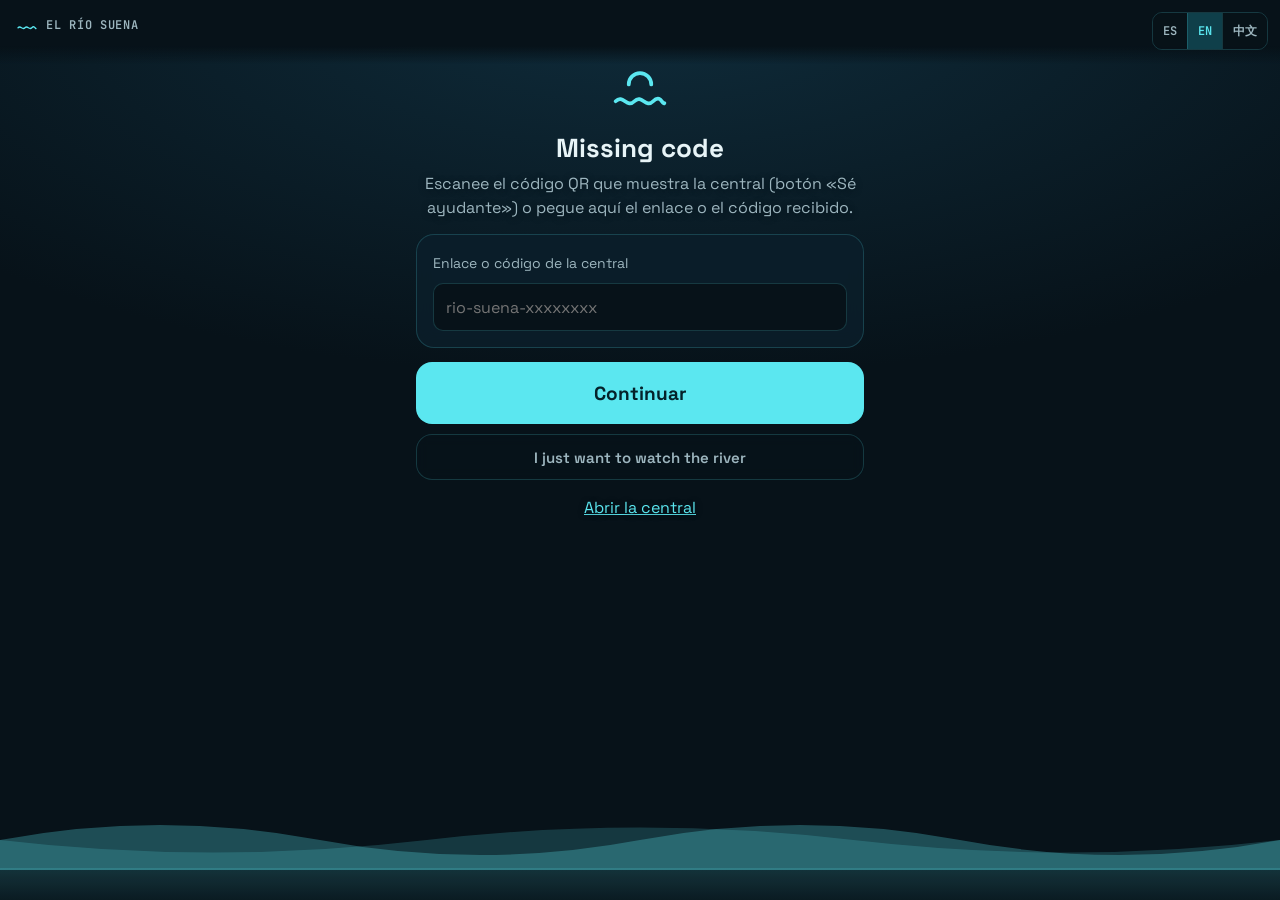
==== commit af2d5462: "Vecinos Ayudantes y nombres sorteados para las personas de ejemplo - «Vecinos guardianes» pasa a «Ve" ====
--- a/guardian.html
+++ b/guardian.html
@@ -3,7 +3,7 @@
 <head>
 <meta charset="utf-8">
 <meta name="viewport" content="width=device-width, initial-scale=1, viewport-fit=cover">
-<title>Guardián · El Río Suena</title>
+<title>Ayudante · El Río Suena</title>
 <meta name="theme-color" content="#071219">
 <link rel="icon" href="icono.svg" type="image/svg+xml">
 <link rel="manifest" href="movil.webmanifest">
@@ -171,7 +171,7 @@
 </main>
 <script src="vendor/maplibre-gl.js"></script>
 <script type="module">
-import { PERSONAS, BARRIOS, CUENCA, SENSOR, formatoTiempo, indiceRiesgo, minutosHasta, velocidad, LAG_CUENCA_MIN } from './js/datos.js';
+import { PERSONAS, BARRIOS, CUENCA, SENSOR, formatoTiempo, indiceRiesgo, minutosHasta, velocidad, LAG_CUENCA_MIN, nombresAleatorios } from './js/datos.js';
 import { abrirCanal, limpiarTema } from './js/canal.js';
 import { iniciarIdioma } from './js/idioma.js';
 import { hayNube, vigiaCentral, deLectura } from './js/nube.js';
@@ -191,10 +191,19 @@
 const q = new URLSearchParams(location.search), tema = limpiarTema(q.get('t'));
 const esc = t => String(t ?? '').replace(/[&<>"]/g, c => ({ '&': '&amp;', '<': '&lt;', '>': '&gt;', '"': '&quot;' }[c]));
 const deEnlace = () => q.get('n') && BARRIOS.some(x => x.id === q.get('b'))
-  ? { id: q.get('p'), nombre: q.get('n').slice(0, 60), necesidad: (q.get('nec') || '').slice(0, 80), barrio: q.get('b'), cuadra: (q.get('cu') || '').slice(0, 40), guardian: (q.get('g') || 'guardián').slice(0, 60) } : null;
+  ? { id: q.get('p'), nombre: q.get('n').slice(0, 60), necesidad: (q.get('nec') || '').slice(0, 80), barrio: q.get('b'), cuadra: (q.get('cu') || '').slice(0, 40), guardian: (q.get('g') || 'ayudante').slice(0, 60) } : null;
 // modo vecino: solo mira el río y recibe la alerta general, sin estar a cargo de nadie
 const vecino = q.get('modo') === 'vecino';
-const base = PERSONAS.find(x => x.id === q.get('p')) || deEnlace() || PERSONAS[0];
+// persona de ejemplo: el nombre sorteado en la central llega en el QR (n=). Si el enlace no lo trae, se sortea uno
+// aquí y se deja en la dirección (y en lo guardado), para que no cambie al recargar.
+const demo = PERSONAS.find(x => x.id === q.get('p')) || (deEnlace() ? null : PERSONAS[0]);
+if (demo && !vecino && !q.get('n')) {
+  q.set('p', demo.id); q.set('n', nombresAleatorios([demo])[demo.id]);
+  history.replaceState(null, '', '?' + q);
+  const guardar = new URLSearchParams(q); guardar.delete('app'); guardar.delete('v');
+  if (tema) { try { localStorage.setItem(GUARDADO, guardar.toString()); } catch {} }
+}
+const base = demo ? { ...demo, nombre: (q.get('n') || demo.nombre).slice(0, 60) } : deEnlace();
 const p = { ...base }; for (const k of ['nombre', 'necesidad', 'cuadra', 'guardian']) p[k] = esc(p[k]);
 const leerBarrio = () => { try { return localStorage.getItem('rs-barrio'); } catch { return null; } };
 let b = BARRIOS.find(x => x.id === (vecino ? (q.get('b') || leerBarrio()) : p.barrio)) || BARRIOS.find(x => x.id === 'eltorno');
@@ -236,6 +245,7 @@
   if (!mapa) return;
   document.querySelectorAll('.marca.barrio').forEach(d => d.classList.toggle('mio', d.querySelector('b')?.textContent === b.nombre));
   mapa.lluvias?.forEach(({ c, d }) => { const pt = lectura?.puntos?.find(x => x.nombre === c.nombre); d.querySelector('.cr').textContent = pt ? `${Number(pt.ll24).toFixed(1)} mm` : '–'; });
+  mapa.destacar(b.id);
   if (!crecida) BARRIOS.forEach(x => mapa.barrio(x.id, x.id === b.id ? `${formatoTiempo(LAG_CUENCA_MIN + minutosHasta(x))} si crece` : 'sin alerta', 'tranquilo'));
 }
 
@@ -279,11 +289,11 @@
   const cabeza = vecino
     ? `<h1 class="entra">El río y tu barrio</h1>
        <div class="tarjeta entra"><span class="etiqueta">Tu barrio</span><div class="barrios">${BARRIOS.map(x => `<button data-b="${x.id}" aria-pressed="${x.id === b.id}">${x.nombre}</button>`).join('')}</div></div>`
-    : `<h1 class="entra">Eres guardián de ${p.nombre}</h1>
+    : `<h1 class="entra">Eres ayudante de ${p.nombre}</h1>
        <div class="tarjeta entra"><div class="persona"><div class="avatar" aria-hidden="true">${iniciales}</div>
        <div><b>${p.nombre}</b><span>${b.nombre} · ${p.cuadra}</span><br><span class="chip">${p.necesidad}</span></div></div></div>`;
   const pie = vecino
-    ? `${tema ? '' : '<p class="nota-vecino">Para que este celular suene con la alerta de tu comunidad, escanea el código QR de tu junta vecinal.</p>'}<button class="sec" id="ser-guardian">Quiero ser guardián de alguien</button>`
+    ? `${tema ? '' : '<p class="nota-vecino">Para que este celular suene con la alerta de tu comunidad, escanea el código QR de tu junta vecinal.</p>'}<button class="sec" id="ser-guardian">Quiero ser ayudante de alguien</button>`
     : `<button class="sec" id="solo-ver">Solo quiero ver el río</button>`;
   vista.innerHTML = `${cabeza}${tarjetaRio()}<div class="entra">${botonAvisos()}${pie}${extrasApp()}</div>`;
   $('#activar').onclick = async () => {
@@ -395,7 +405,15 @@
   vista.innerHTML = `<svg class="visto" viewBox="0 0 120 120" aria-hidden="true"><circle cx="60" cy="60" r="54"/><path d="M38 62l15 15 30-32"/></svg>
     <h1>${titulo}</h1><p>${texto}</p>`;
 }
+function cancelada() {
+  clearInterval(reloj); navigator.vibrate?.(0); crecida = null; document.body.className = 'salvo';
+  vista.innerHTML = `<svg class="visto" viewBox="0 0 120 120" aria-hidden="true"><circle cx="60" cy="60" r="54"/><path d="M38 62l15 15 30-32"/></svg>
+    <h1>Alerta cancelada</h1><p>Falsa alarma: la junta verificó el río y está normal. Gracias por estar atentos.</p>
+    <button class="sec" id="volver">Volver</button>`;
+  $('#volver').onclick = esperar;
+}
 const canal = !tema ? null : abrirCanal(tema, m => {
+  if (m.tipo === 'cancelar') { if (document.body.classList.contains('alerta')) cancelada(); else crecida = null; return; }
   if (m.tipo === 'crecida') {
     crecida = { i: Number(m.i) || 1, lag: Number(m.lag) || 0, sim: Number(m.sim) || 0, t0: Date.now() };
     if (vecino && !document.body.classList.contains('alerta')) alertaVecino();
@@ -405,7 +423,7 @@
   if (m.tipo === 'ok' && m.id === p.id && document.body.classList.contains('alerta')) salvo('Confirmado desde la central.');
 });
 function sinCodigo() {
-  vista.innerHTML = `<h1>Falta el código</h1><p>Escanee el código QR que muestra la central (botón «Sé guardián») o pegue aquí el enlace o el código recibido.</p>
+  vista.innerHTML = `<h1>Falta el código</h1><p>Escanee el código QR que muestra la central (botón «Sé ayudante») o pegue aquí el enlace o el código recibido.</p>
     <div class="tarjeta"><label for="codigo">Enlace o código de la central</label><input id="codigo" autocomplete="off" placeholder="rio-suena-xxxxxxxx"></div>
     <button id="entrar">Continuar</button><button class="sec" id="solo-mirar">Solo quiero ver el río</button><p style="margin-top:16px"><a href="./">Abrir la central</a></p>`;
   $('#solo-mirar').onclick = () => { location.search = '?modo=vecino'; };
